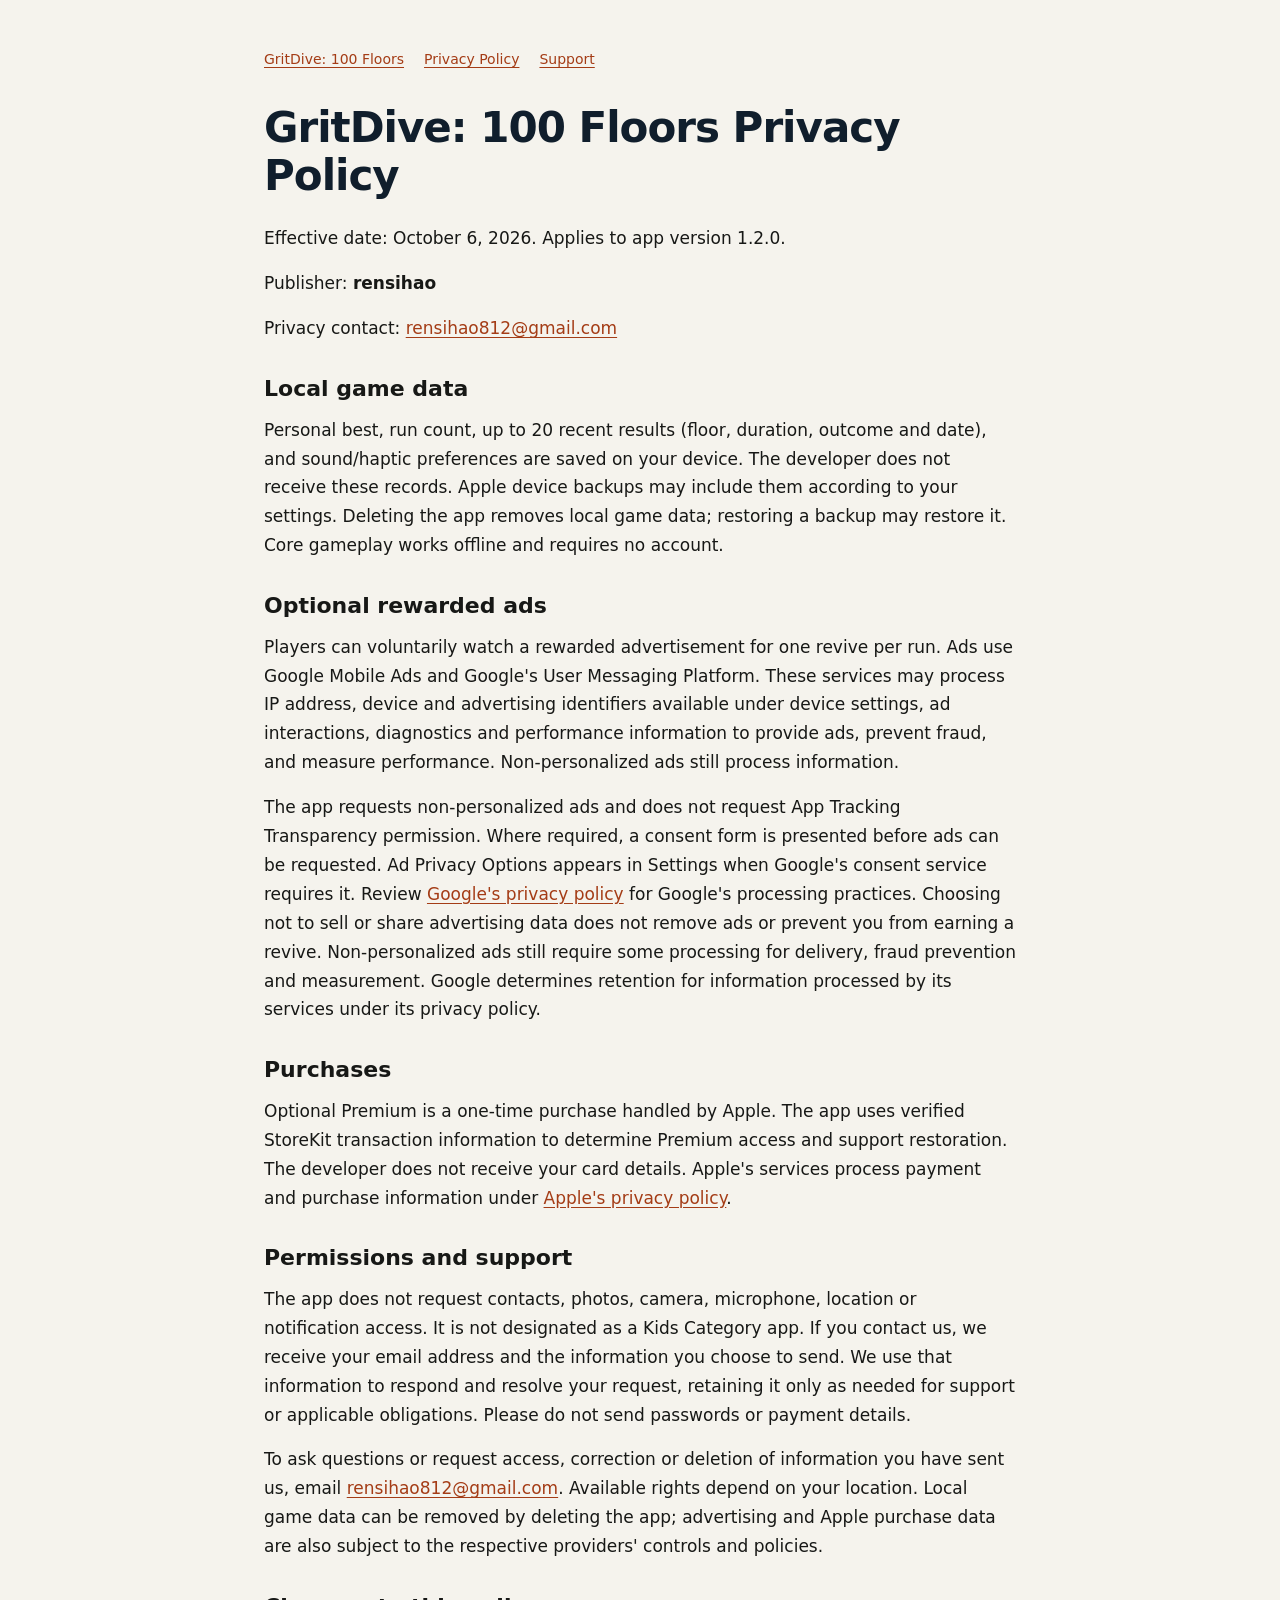
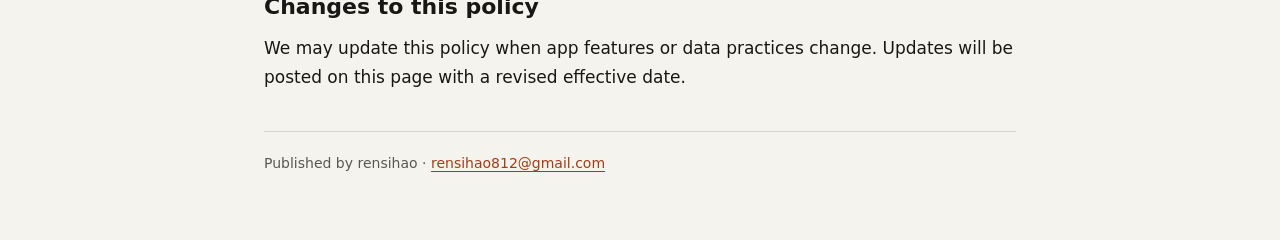
==== privacy.html @ bda9c16c "Rename public game information to GritDive" ====
<!doctype html>
<html lang="en"><head><meta charset="utf-8"><meta name="viewport" content="width=device-width,initial-scale=1"><meta name="description" content="Privacy Policy for GritDive: 100 Floors, published by rensihao."><title>Privacy Policy | GritDive: 100 Floors</title><style>*{box-sizing:border-box}body{margin:0;background:#f5f3ed;color:#171816;font:17px/1.7 system-ui,-apple-system,BlinkMacSystemFont,"Segoe UI",sans-serif}main{max-width:800px;margin:0 auto;padding:48px 24px 64px}nav{display:flex;gap:20px;flex-wrap:wrap;font-size:14px;margin-bottom:32px}a{color:#a43c16;text-underline-offset:3px;overflow-wrap:anywhere}h1{font-size:clamp(30px,7vw,42px);line-height:1.15;color:#101e2c;margin:0 0 24px;letter-spacing:-1px}h2{font-size:22px;line-height:1.3;margin:32px 0 12px}p{margin:0 0 16px}footer{border-top:1px solid #d8d4cb;padding-top:20px;margin-top:40px;font-size:14px;color:#57594f}@media(max-width:480px){main{padding:28px 20px 40px}}</style></head><body><main><nav aria-label="Information"><a href="index.html">GritDive: 100 Floors</a><a href="privacy.html">Privacy Policy</a><a href="support.html">Support</a></nav>
<h1>GritDive: 100 Floors Privacy Policy</h1>
<p>Effective date: October 6, 2026. Applies to app version 1.2.0.</p>
<p>Publisher: <strong>rensihao</strong></p>
<p>Privacy contact: <a href="mailto:rensihao812@gmail.com">rensihao812@gmail.com</a></p>
<h2>Local game data</h2>
<p>Personal best, run count, up to 20 recent results (floor, duration, outcome and date), and sound/haptic preferences are saved on your device. The developer does not receive these records. Apple device backups may include them according to your settings. Deleting the app removes local game data; restoring a backup may restore it. Core gameplay works offline and requires no account.</p>
<h2>Optional rewarded ads</h2>
<p>Players can voluntarily watch a rewarded advertisement for one revive per run. Ads use Google Mobile Ads and Google&#x27;s User Messaging Platform. These services may process IP address, device and advertising identifiers available under device settings, ad interactions, diagnostics and performance information to provide ads, prevent fraud, and measure performance. Non-personalized ads still process information.</p>
<p>The app requests non-personalized ads and does not request App Tracking Transparency permission. Where required, a consent form is presented before ads can be requested. Ad Privacy Options appears in Settings when Google&#x27;s consent service requires it. Review <a href="https://policies.google.com/privacy">Google&#x27;s privacy policy</a> for Google&#x27;s processing practices. Choosing not to sell or share advertising data does not remove ads or prevent you from earning a revive. Non-personalized ads still require some processing for delivery, fraud prevention and measurement. Google determines retention for information processed by its services under its privacy policy.</p>
<h2>Purchases</h2>
<p>Optional Premium is a one-time purchase handled by Apple. The app uses verified StoreKit transaction information to determine Premium access and support restoration. The developer does not receive your card details. Apple&#x27;s services process payment and purchase information under <a href="https://www.apple.com/legal/privacy/">Apple&#x27;s privacy policy</a>.</p>
<h2>Permissions and support</h2>
<p>The app does not request contacts, photos, camera, microphone, location or notification access. It is not designated as a Kids Category app. If you contact us, we receive your email address and the information you choose to send. We use that information to respond and resolve your request, retaining it only as needed for support or applicable obligations. Please do not send passwords or payment details.</p>
<p>To ask questions or request access, correction or deletion of information you have sent us, email <a href="mailto:rensihao812@gmail.com">rensihao812@gmail.com</a>. Available rights depend on your location. Local game data can be removed by deleting the app; advertising and Apple purchase data are also subject to the respective providers&#x27; controls and policies.</p>
<h2>Changes to this policy</h2>
<p>We may update this policy when app features or data practices change. Updates will be posted on this page with a revised effective date.</p>
<footer>Published by rensihao · <a href="mailto:rensihao812@gmail.com">rensihao812@gmail.com</a></footer></main></body></html>
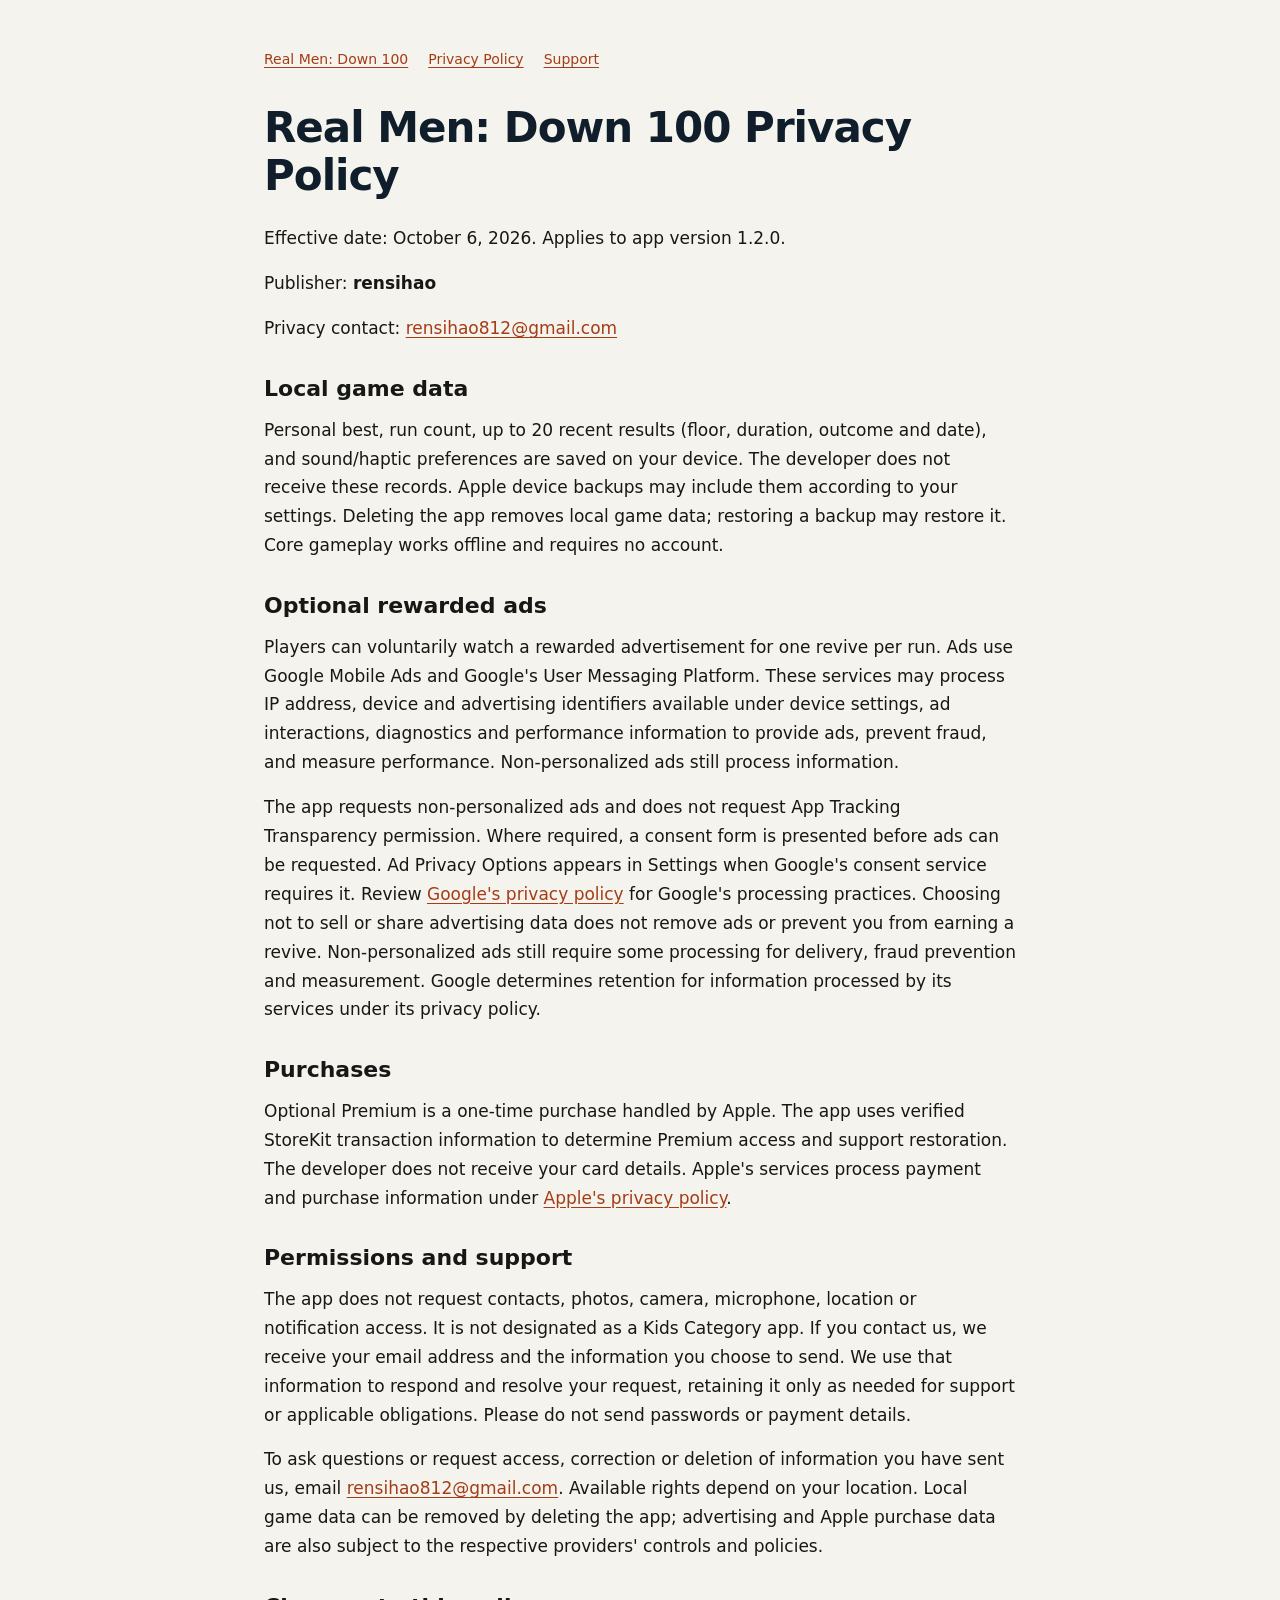
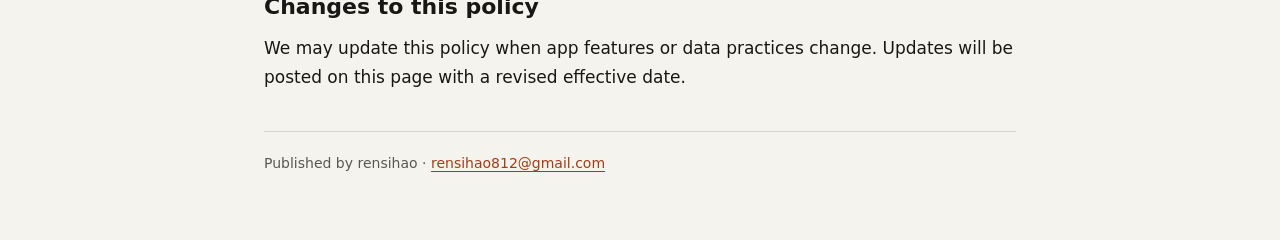
==== commit 3d414d63: "Restore Real Men Down 100 public name" ====
--- a/privacy.html
+++ b/privacy.html
@@ -1,6 +1,6 @@
 <!doctype html>
-<html lang="en"><head><meta charset="utf-8"><meta name="viewport" content="width=device-width,initial-scale=1"><meta name="description" content="Privacy Policy for GritDive: 100 Floors, published by rensihao."><title>Privacy Policy | GritDive: 100 Floors</title><style>*{box-sizing:border-box}body{margin:0;background:#f5f3ed;color:#171816;font:17px/1.7 system-ui,-apple-system,BlinkMacSystemFont,"Segoe UI",sans-serif}main{max-width:800px;margin:0 auto;padding:48px 24px 64px}nav{display:flex;gap:20px;flex-wrap:wrap;font-size:14px;margin-bottom:32px}a{color:#a43c16;text-underline-offset:3px;overflow-wrap:anywhere}h1{font-size:clamp(30px,7vw,42px);line-height:1.15;color:#101e2c;margin:0 0 24px;letter-spacing:-1px}h2{font-size:22px;line-height:1.3;margin:32px 0 12px}p{margin:0 0 16px}footer{border-top:1px solid #d8d4cb;padding-top:20px;margin-top:40px;font-size:14px;color:#57594f}@media(max-width:480px){main{padding:28px 20px 40px}}</style></head><body><main><nav aria-label="Information"><a href="index.html">GritDive: 100 Floors</a><a href="privacy.html">Privacy Policy</a><a href="support.html">Support</a></nav>
-<h1>GritDive: 100 Floors Privacy Policy</h1>
+<html lang="en"><head><meta charset="utf-8"><meta name="viewport" content="width=device-width,initial-scale=1"><meta name="description" content="Privacy Policy for Real Men: Down 100, published by rensihao."><title>Privacy Policy | Real Men: Down 100</title><style>*{box-sizing:border-box}body{margin:0;background:#f5f3ed;color:#171816;font:17px/1.7 system-ui,-apple-system,BlinkMacSystemFont,"Segoe UI",sans-serif}main{max-width:800px;margin:0 auto;padding:48px 24px 64px}nav{display:flex;gap:20px;flex-wrap:wrap;font-size:14px;margin-bottom:32px}a{color:#a43c16;text-underline-offset:3px;overflow-wrap:anywhere}h1{font-size:clamp(30px,7vw,42px);line-height:1.15;color:#101e2c;margin:0 0 24px;letter-spacing:-1px}h2{font-size:22px;line-height:1.3;margin:32px 0 12px}p{margin:0 0 16px}footer{border-top:1px solid #d8d4cb;padding-top:20px;margin-top:40px;font-size:14px;color:#57594f}@media(max-width:480px){main{padding:28px 20px 40px}}</style></head><body><main><nav aria-label="Information"><a href="index.html">Real Men: Down 100</a><a href="privacy.html">Privacy Policy</a><a href="support.html">Support</a></nav>
+<h1>Real Men: Down 100 Privacy Policy</h1>
 <p>Effective date: October 6, 2026. Applies to app version 1.2.0.</p>
 <p>Publisher: <strong>rensihao</strong></p>
 <p>Privacy contact: <a href="mailto:rensihao812@gmail.com">rensihao812@gmail.com</a></p>
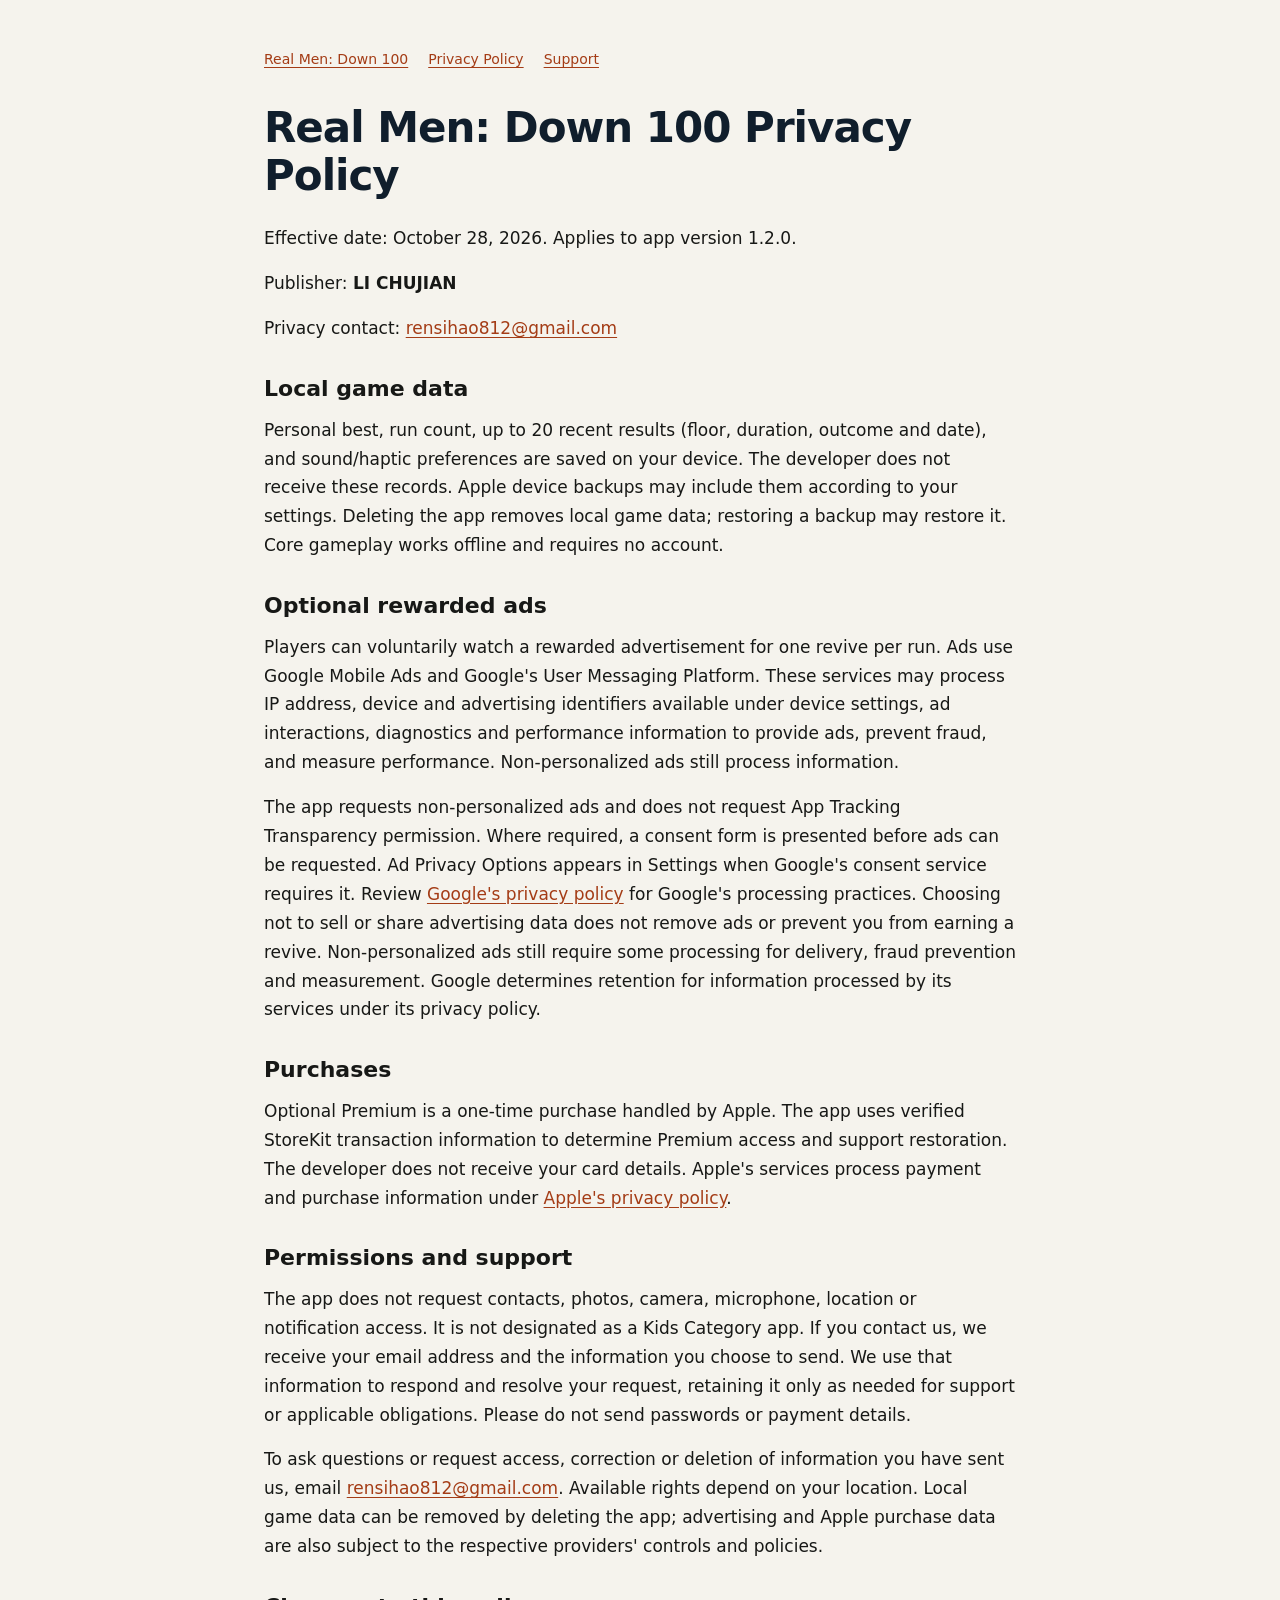
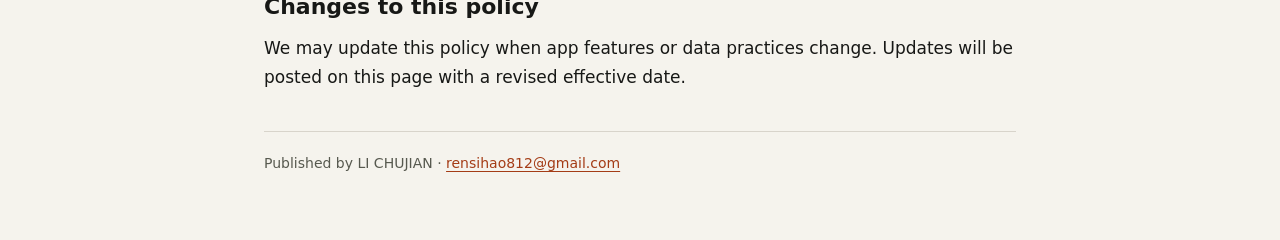
==== commit ba5cf867: "Update game publisher to LI CHUJIAN" ====
--- a/privacy.html
+++ b/privacy.html
@@ -1,8 +1,8 @@
 <!doctype html>
-<html lang="en"><head><meta charset="utf-8"><meta name="viewport" content="width=device-width,initial-scale=1"><meta name="description" content="Privacy Policy for Real Men: Down 100, published by rensihao."><title>Privacy Policy | Real Men: Down 100</title><style>*{box-sizing:border-box}body{margin:0;background:#f5f3ed;color:#171816;font:17px/1.7 system-ui,-apple-system,BlinkMacSystemFont,"Segoe UI",sans-serif}main{max-width:800px;margin:0 auto;padding:48px 24px 64px}nav{display:flex;gap:20px;flex-wrap:wrap;font-size:14px;margin-bottom:32px}a{color:#a43c16;text-underline-offset:3px;overflow-wrap:anywhere}h1{font-size:clamp(30px,7vw,42px);line-height:1.15;color:#101e2c;margin:0 0 24px;letter-spacing:-1px}h2{font-size:22px;line-height:1.3;margin:32px 0 12px}p{margin:0 0 16px}footer{border-top:1px solid #d8d4cb;padding-top:20px;margin-top:40px;font-size:14px;color:#57594f}@media(max-width:480px){main{padding:28px 20px 40px}}</style></head><body><main><nav aria-label="Information"><a href="index.html">Real Men: Down 100</a><a href="privacy.html">Privacy Policy</a><a href="support.html">Support</a></nav>
+<html lang="en"><head><meta charset="utf-8"><meta name="viewport" content="width=device-width,initial-scale=1"><meta name="description" content="Privacy Policy for Real Men: Down 100, published by LI CHUJIAN."><title>Privacy Policy | Real Men: Down 100</title><style>*{box-sizing:border-box}body{margin:0;background:#f5f3ed;color:#171816;font:17px/1.7 system-ui,-apple-system,BlinkMacSystemFont,"Segoe UI",sans-serif}main{max-width:800px;margin:0 auto;padding:48px 24px 64px}nav{display:flex;gap:20px;flex-wrap:wrap;font-size:14px;margin-bottom:32px}a{color:#a43c16;text-underline-offset:3px;overflow-wrap:anywhere}h1{font-size:clamp(30px,7vw,42px);line-height:1.15;color:#101e2c;margin:0 0 24px;letter-spacing:-1px}h2{font-size:22px;line-height:1.3;margin:32px 0 12px}p{margin:0 0 16px}footer{border-top:1px solid #d8d4cb;padding-top:20px;margin-top:40px;font-size:14px;color:#57594f}@media(max-width:480px){main{padding:28px 20px 40px}}</style></head><body><main><nav aria-label="Information"><a href="index.html">Real Men: Down 100</a><a href="privacy.html">Privacy Policy</a><a href="support.html">Support</a></nav>
 <h1>Real Men: Down 100 Privacy Policy</h1>
-<p>Effective date: October 6, 2026. Applies to app version 1.2.0.</p>
-<p>Publisher: <strong>rensihao</strong></p>
+<p>Effective date: October 28, 2026. Applies to app version 1.2.0.</p>
+<p>Publisher: <strong>LI CHUJIAN</strong></p>
 <p>Privacy contact: <a href="mailto:rensihao812@gmail.com">rensihao812@gmail.com</a></p>
 <h2>Local game data</h2>
 <p>Personal best, run count, up to 20 recent results (floor, duration, outcome and date), and sound/haptic preferences are saved on your device. The developer does not receive these records. Apple device backups may include them according to your settings. Deleting the app removes local game data; restoring a backup may restore it. Core gameplay works offline and requires no account.</p>
@@ -16,4 +16,4 @@
 <p>To ask questions or request access, correction or deletion of information you have sent us, email <a href="mailto:rensihao812@gmail.com">rensihao812@gmail.com</a>. Available rights depend on your location. Local game data can be removed by deleting the app; advertising and Apple purchase data are also subject to the respective providers&#x27; controls and policies.</p>
 <h2>Changes to this policy</h2>
 <p>We may update this policy when app features or data practices change. Updates will be posted on this page with a revised effective date.</p>
-<footer>Published by rensihao · <a href="mailto:rensihao812@gmail.com">rensihao812@gmail.com</a></footer></main></body></html>
+<footer>Published by LI CHUJIAN · <a href="mailto:rensihao812@gmail.com">rensihao812@gmail.com</a></footer></main></body></html>
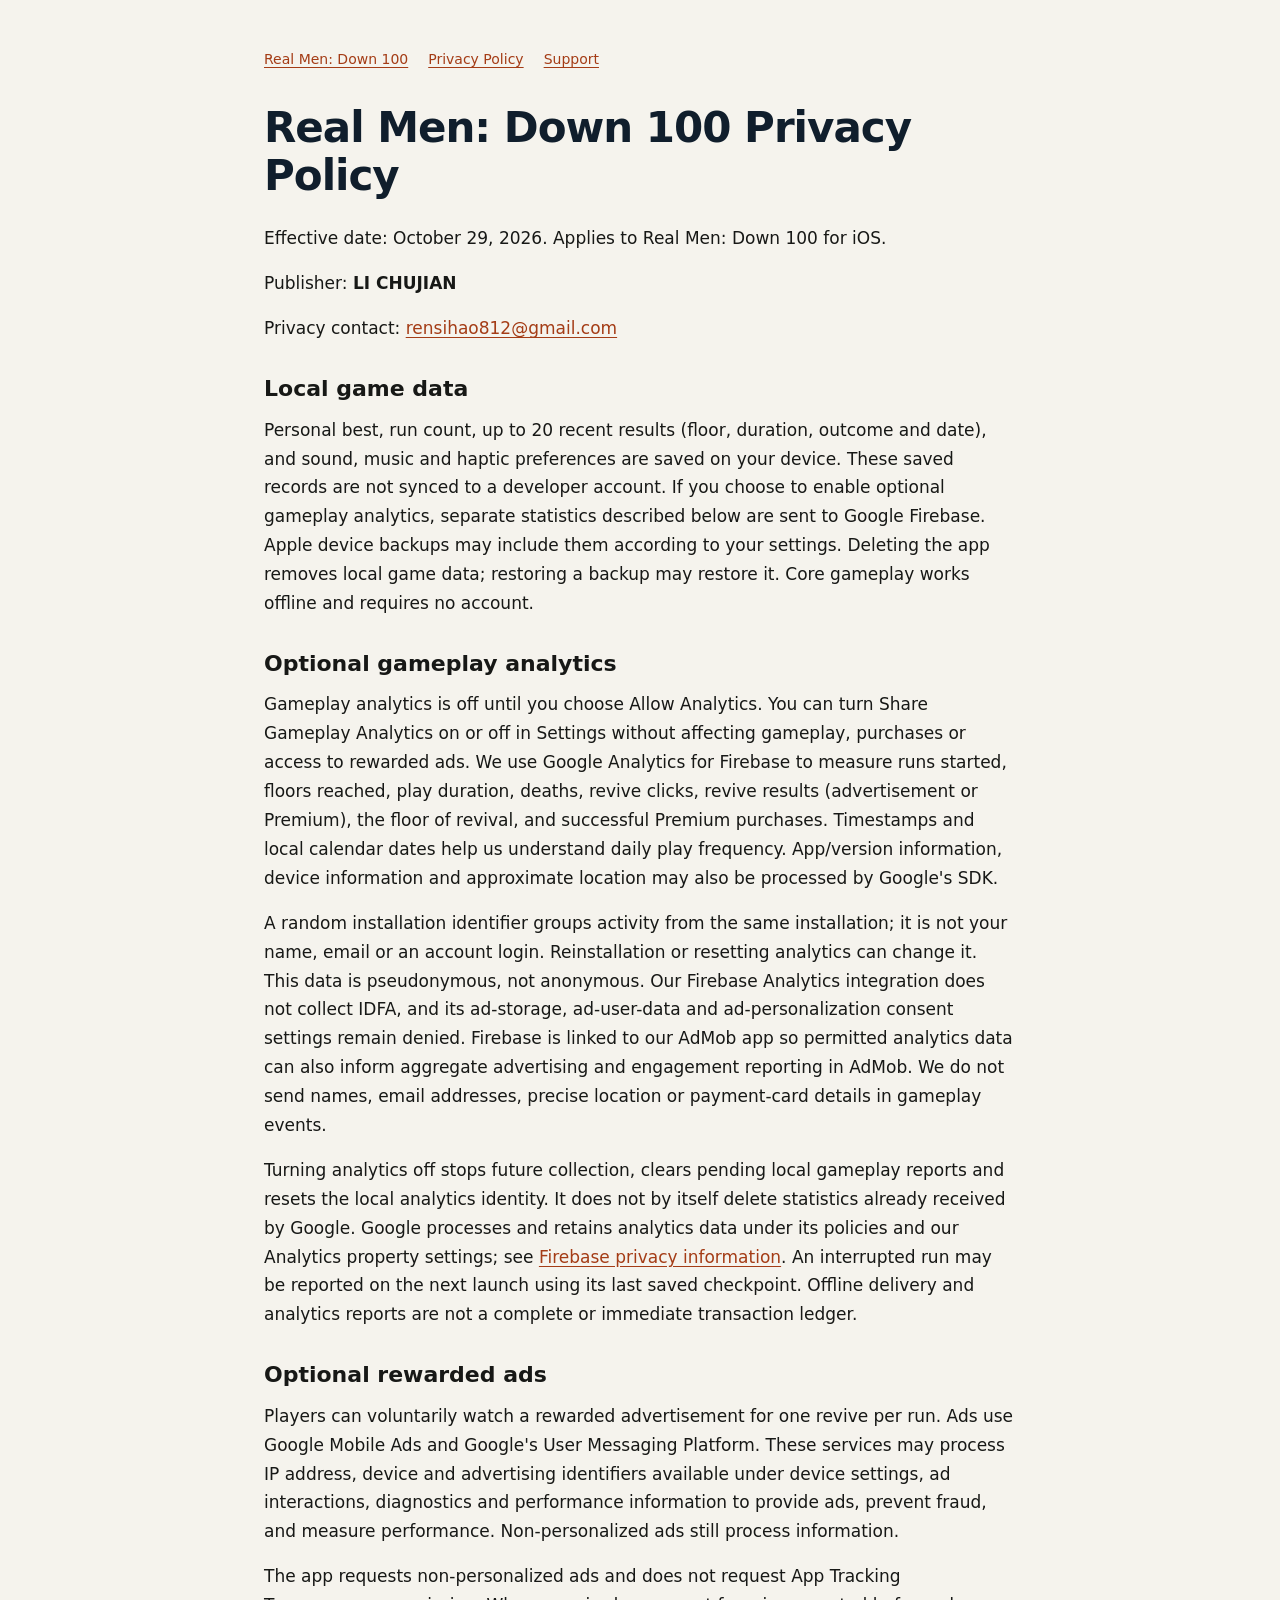
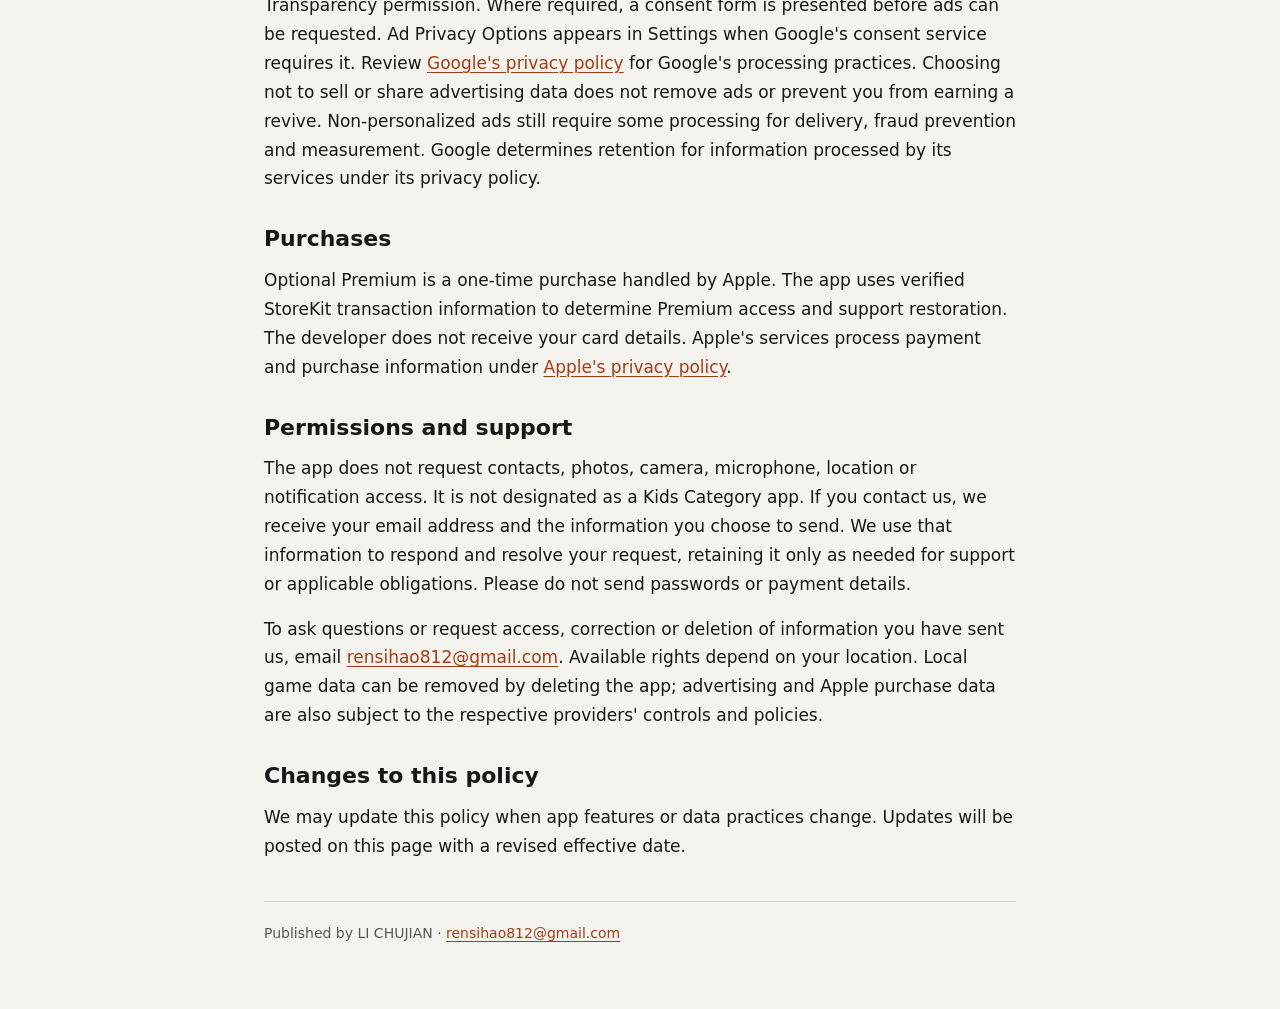
==== commit 6e694687: "Disclose optional Firebase analytics and publish AdMob authorization" ====
--- a/privacy.html
+++ b/privacy.html
@@ -1,11 +1,15 @@
 <!doctype html>
 <html lang="en"><head><meta charset="utf-8"><meta name="viewport" content="width=device-width,initial-scale=1"><meta name="description" content="Privacy Policy for Real Men: Down 100, published by LI CHUJIAN."><title>Privacy Policy | Real Men: Down 100</title><style>*{box-sizing:border-box}body{margin:0;background:#f5f3ed;color:#171816;font:17px/1.7 system-ui,-apple-system,BlinkMacSystemFont,"Segoe UI",sans-serif}main{max-width:800px;margin:0 auto;padding:48px 24px 64px}nav{display:flex;gap:20px;flex-wrap:wrap;font-size:14px;margin-bottom:32px}a{color:#a43c16;text-underline-offset:3px;overflow-wrap:anywhere}h1{font-size:clamp(30px,7vw,42px);line-height:1.15;color:#101e2c;margin:0 0 24px;letter-spacing:-1px}h2{font-size:22px;line-height:1.3;margin:32px 0 12px}p{margin:0 0 16px}footer{border-top:1px solid #d8d4cb;padding-top:20px;margin-top:40px;font-size:14px;color:#57594f}@media(max-width:480px){main{padding:28px 20px 40px}}</style></head><body><main><nav aria-label="Information"><a href="index.html">Real Men: Down 100</a><a href="privacy.html">Privacy Policy</a><a href="support.html">Support</a></nav>
 <h1>Real Men: Down 100 Privacy Policy</h1>
-<p>Effective date: October 28, 2026. Applies to app version 1.2.0.</p>
+<p>Effective date: October 29, 2026. Applies to Real Men: Down 100 for iOS.</p>
 <p>Publisher: <strong>LI CHUJIAN</strong></p>
 <p>Privacy contact: <a href="mailto:rensihao812@gmail.com">rensihao812@gmail.com</a></p>
 <h2>Local game data</h2>
-<p>Personal best, run count, up to 20 recent results (floor, duration, outcome and date), and sound/haptic preferences are saved on your device. The developer does not receive these records. Apple device backups may include them according to your settings. Deleting the app removes local game data; restoring a backup may restore it. Core gameplay works offline and requires no account.</p>
+<p>Personal best, run count, up to 20 recent results (floor, duration, outcome and date), and sound, music and haptic preferences are saved on your device. These saved records are not synced to a developer account. If you choose to enable optional gameplay analytics, separate statistics described below are sent to Google Firebase. Apple device backups may include them according to your settings. Deleting the app removes local game data; restoring a backup may restore it. Core gameplay works offline and requires no account.</p>
+<h2>Optional gameplay analytics</h2>
+<p>Gameplay analytics is off until you choose Allow Analytics. You can turn Share Gameplay Analytics on or off in Settings without affecting gameplay, purchases or access to rewarded ads. We use Google Analytics for Firebase to measure runs started, floors reached, play duration, deaths, revive clicks, revive results (advertisement or Premium), the floor of revival, and successful Premium purchases. Timestamps and local calendar dates help us understand daily play frequency. App/version information, device information and approximate location may also be processed by Google&#x27;s SDK.</p>
+<p>A random installation identifier groups activity from the same installation; it is not your name, email or an account login. Reinstallation or resetting analytics can change it. This data is pseudonymous, not anonymous. Our Firebase Analytics integration does not collect IDFA, and its ad-storage, ad-user-data and ad-personalization consent settings remain denied. Firebase is linked to our AdMob app so permitted analytics data can also inform aggregate advertising and engagement reporting in AdMob. We do not send names, email addresses, precise location or payment-card details in gameplay events.</p>
+<p>Turning analytics off stops future collection, clears pending local gameplay reports and resets the local analytics identity. It does not by itself delete statistics already received by Google. Google processes and retains analytics data under its policies and our Analytics property settings; see <a href="https://firebase.google.com/support/privacy">Firebase privacy information</a>. An interrupted run may be reported on the next launch using its last saved checkpoint. Offline delivery and analytics reports are not a complete or immediate transaction ledger.</p>
 <h2>Optional rewarded ads</h2>
 <p>Players can voluntarily watch a rewarded advertisement for one revive per run. Ads use Google Mobile Ads and Google&#x27;s User Messaging Platform. These services may process IP address, device and advertising identifiers available under device settings, ad interactions, diagnostics and performance information to provide ads, prevent fraud, and measure performance. Non-personalized ads still process information.</p>
 <p>The app requests non-personalized ads and does not request App Tracking Transparency permission. Where required, a consent form is presented before ads can be requested. Ad Privacy Options appears in Settings when Google&#x27;s consent service requires it. Review <a href="https://policies.google.com/privacy">Google&#x27;s privacy policy</a> for Google&#x27;s processing practices. Choosing not to sell or share advertising data does not remove ads or prevent you from earning a revive. Non-personalized ads still require some processing for delivery, fraud prevention and measurement. Google determines retention for information processed by its services under its privacy policy.</p>
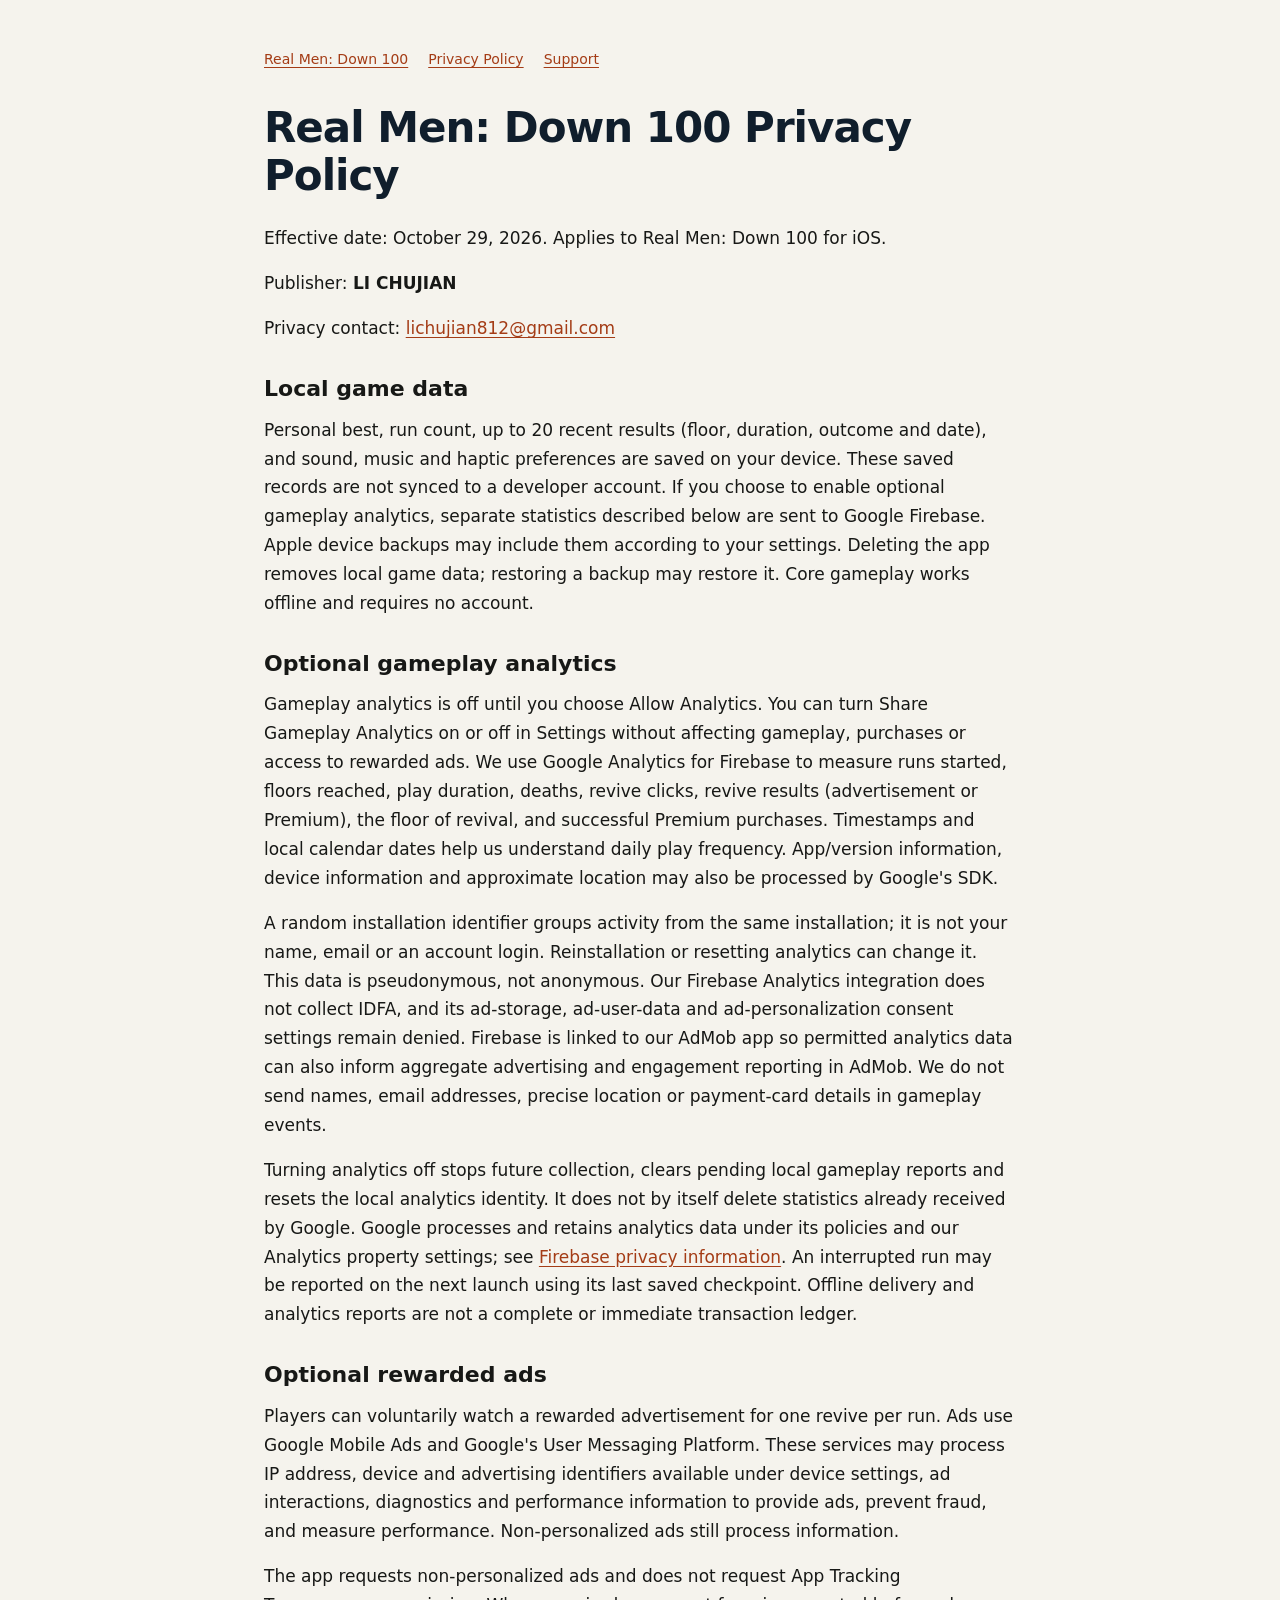
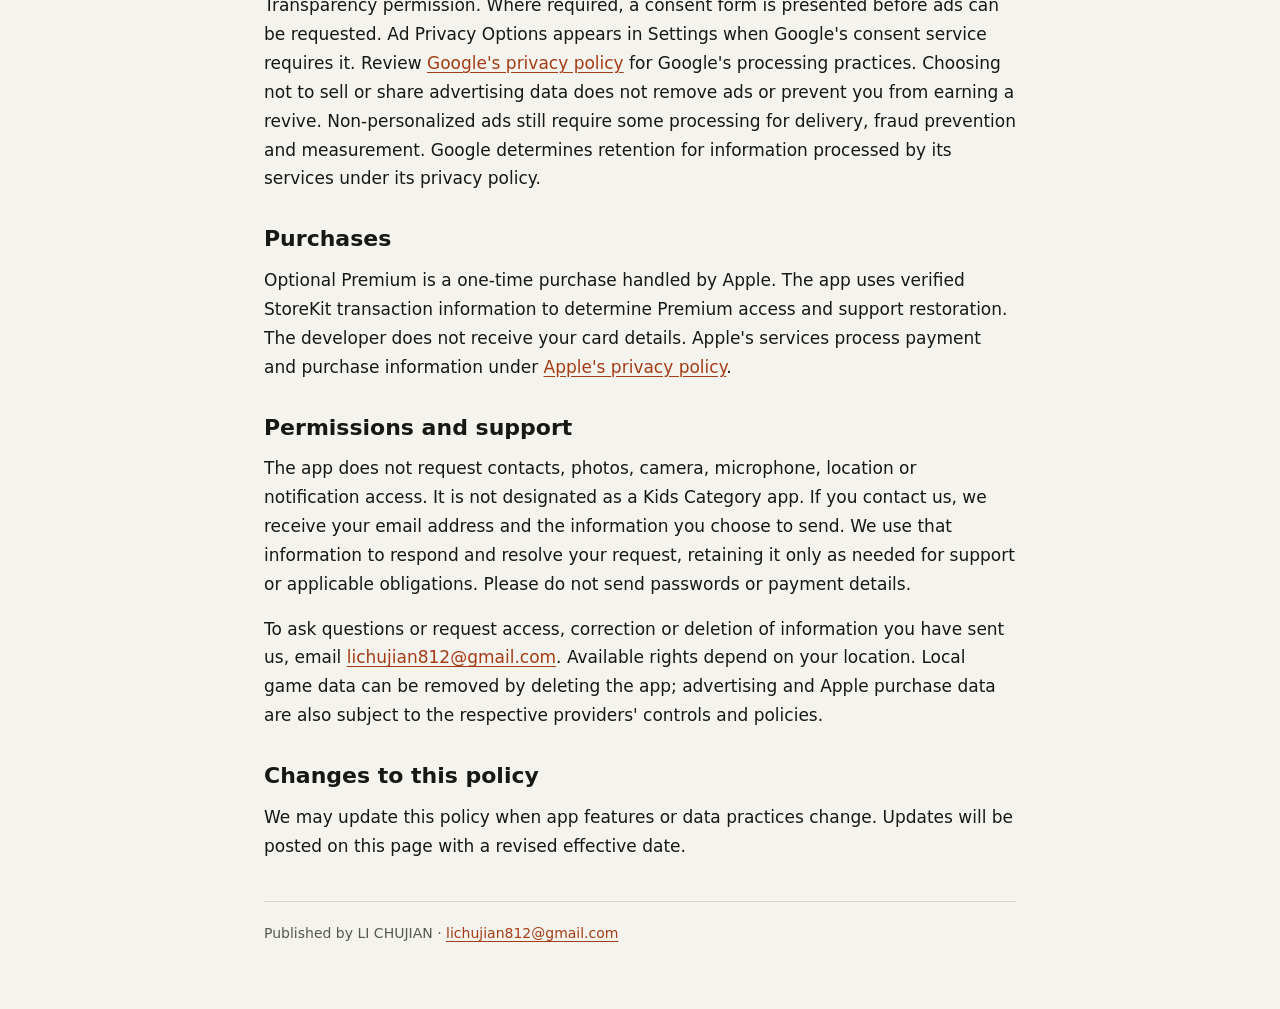
==== commit b113d967: "Update publisher contact email" ====
--- a/privacy.html
+++ b/privacy.html
@@ -3,7 +3,7 @@
 <h1>Real Men: Down 100 Privacy Policy</h1>
 <p>Effective date: October 29, 2026. Applies to Real Men: Down 100 for iOS.</p>
 <p>Publisher: <strong>LI CHUJIAN</strong></p>
-<p>Privacy contact: <a href="mailto:rensihao812@gmail.com">rensihao812@gmail.com</a></p>
+<p>Privacy contact: <a href="mailto:lichujian812@gmail.com">lichujian812@gmail.com</a></p>
 <h2>Local game data</h2>
 <p>Personal best, run count, up to 20 recent results (floor, duration, outcome and date), and sound, music and haptic preferences are saved on your device. These saved records are not synced to a developer account. If you choose to enable optional gameplay analytics, separate statistics described below are sent to Google Firebase. Apple device backups may include them according to your settings. Deleting the app removes local game data; restoring a backup may restore it. Core gameplay works offline and requires no account.</p>
 <h2>Optional gameplay analytics</h2>
@@ -17,7 +17,7 @@
 <p>Optional Premium is a one-time purchase handled by Apple. The app uses verified StoreKit transaction information to determine Premium access and support restoration. The developer does not receive your card details. Apple&#x27;s services process payment and purchase information under <a href="https://www.apple.com/legal/privacy/">Apple&#x27;s privacy policy</a>.</p>
 <h2>Permissions and support</h2>
 <p>The app does not request contacts, photos, camera, microphone, location or notification access. It is not designated as a Kids Category app. If you contact us, we receive your email address and the information you choose to send. We use that information to respond and resolve your request, retaining it only as needed for support or applicable obligations. Please do not send passwords or payment details.</p>
-<p>To ask questions or request access, correction or deletion of information you have sent us, email <a href="mailto:rensihao812@gmail.com">rensihao812@gmail.com</a>. Available rights depend on your location. Local game data can be removed by deleting the app; advertising and Apple purchase data are also subject to the respective providers&#x27; controls and policies.</p>
+<p>To ask questions or request access, correction or deletion of information you have sent us, email <a href="mailto:lichujian812@gmail.com">lichujian812@gmail.com</a>. Available rights depend on your location. Local game data can be removed by deleting the app; advertising and Apple purchase data are also subject to the respective providers&#x27; controls and policies.</p>
 <h2>Changes to this policy</h2>
 <p>We may update this policy when app features or data practices change. Updates will be posted on this page with a revised effective date.</p>
-<footer>Published by LI CHUJIAN · <a href="mailto:rensihao812@gmail.com">rensihao812@gmail.com</a></footer></main></body></html>
+<footer>Published by LI CHUJIAN · <a href="mailto:lichujian812@gmail.com">lichujian812@gmail.com</a></footer></main></body></html>
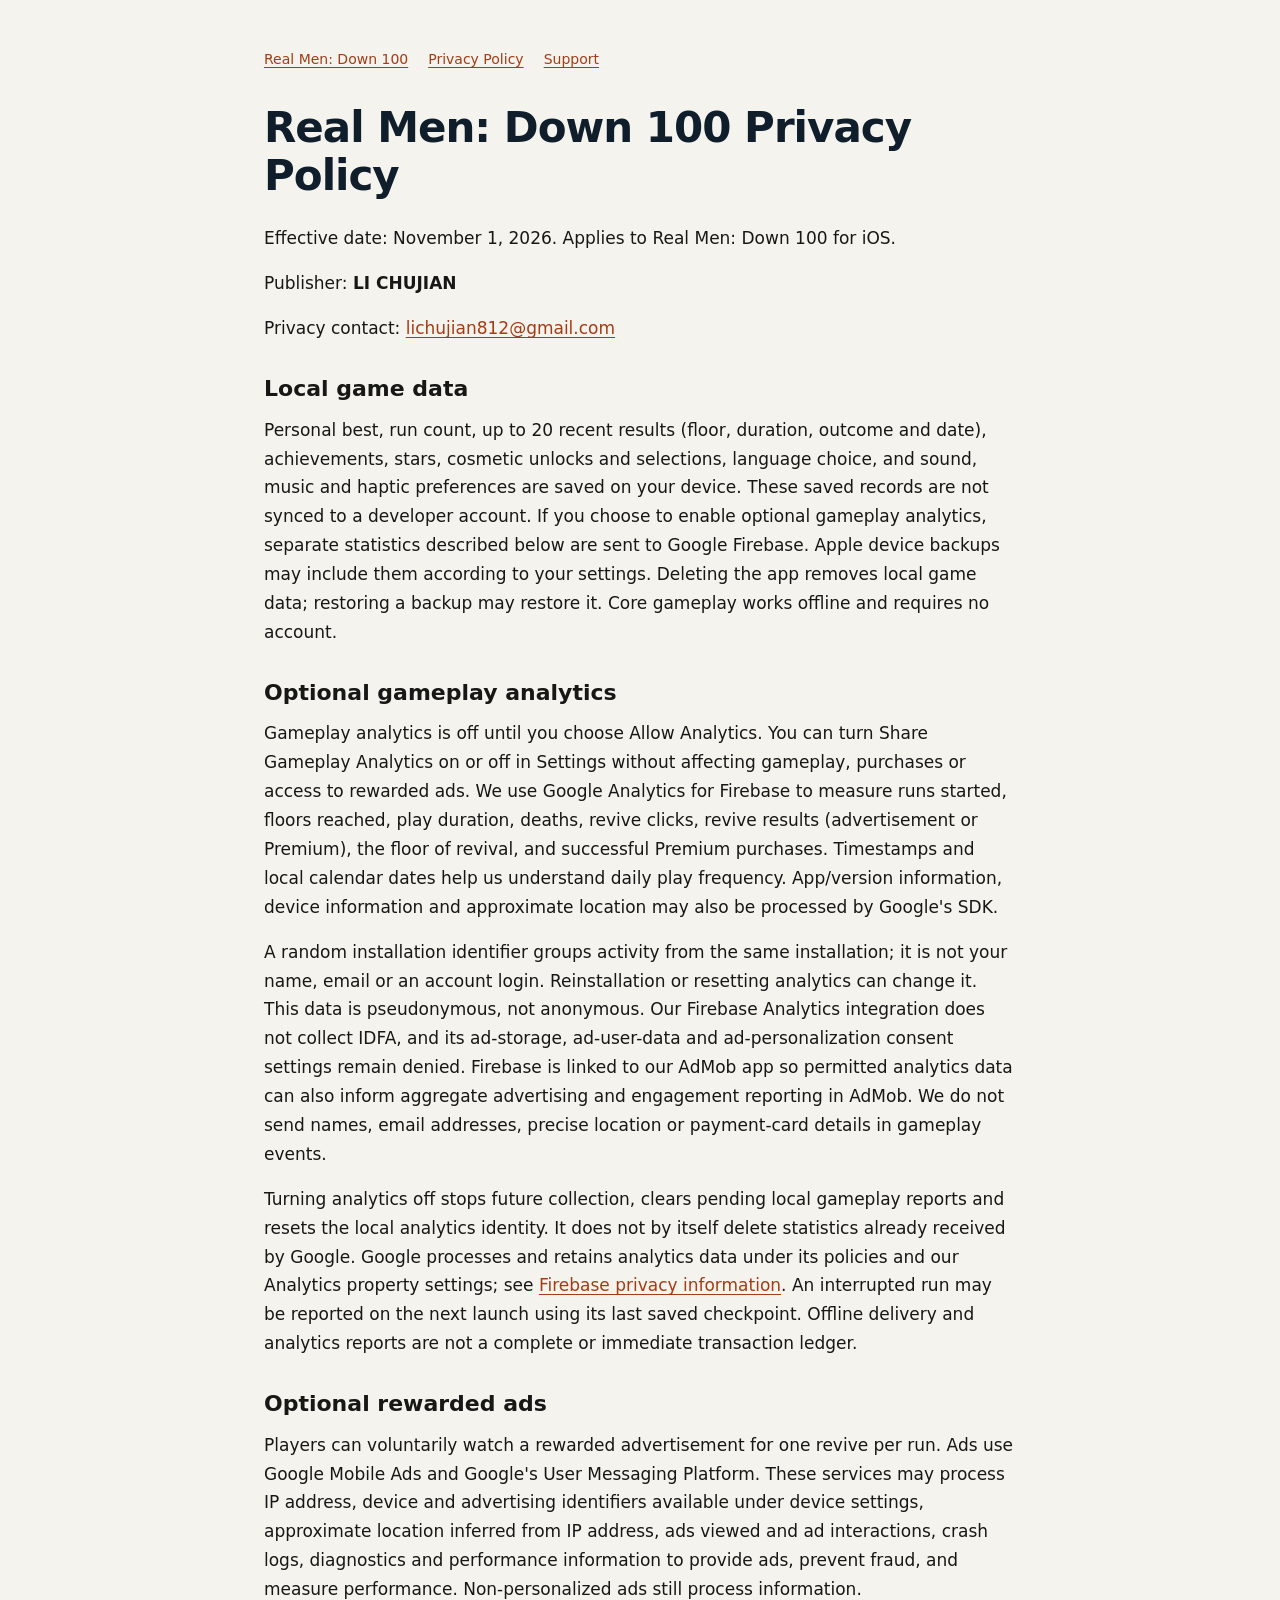
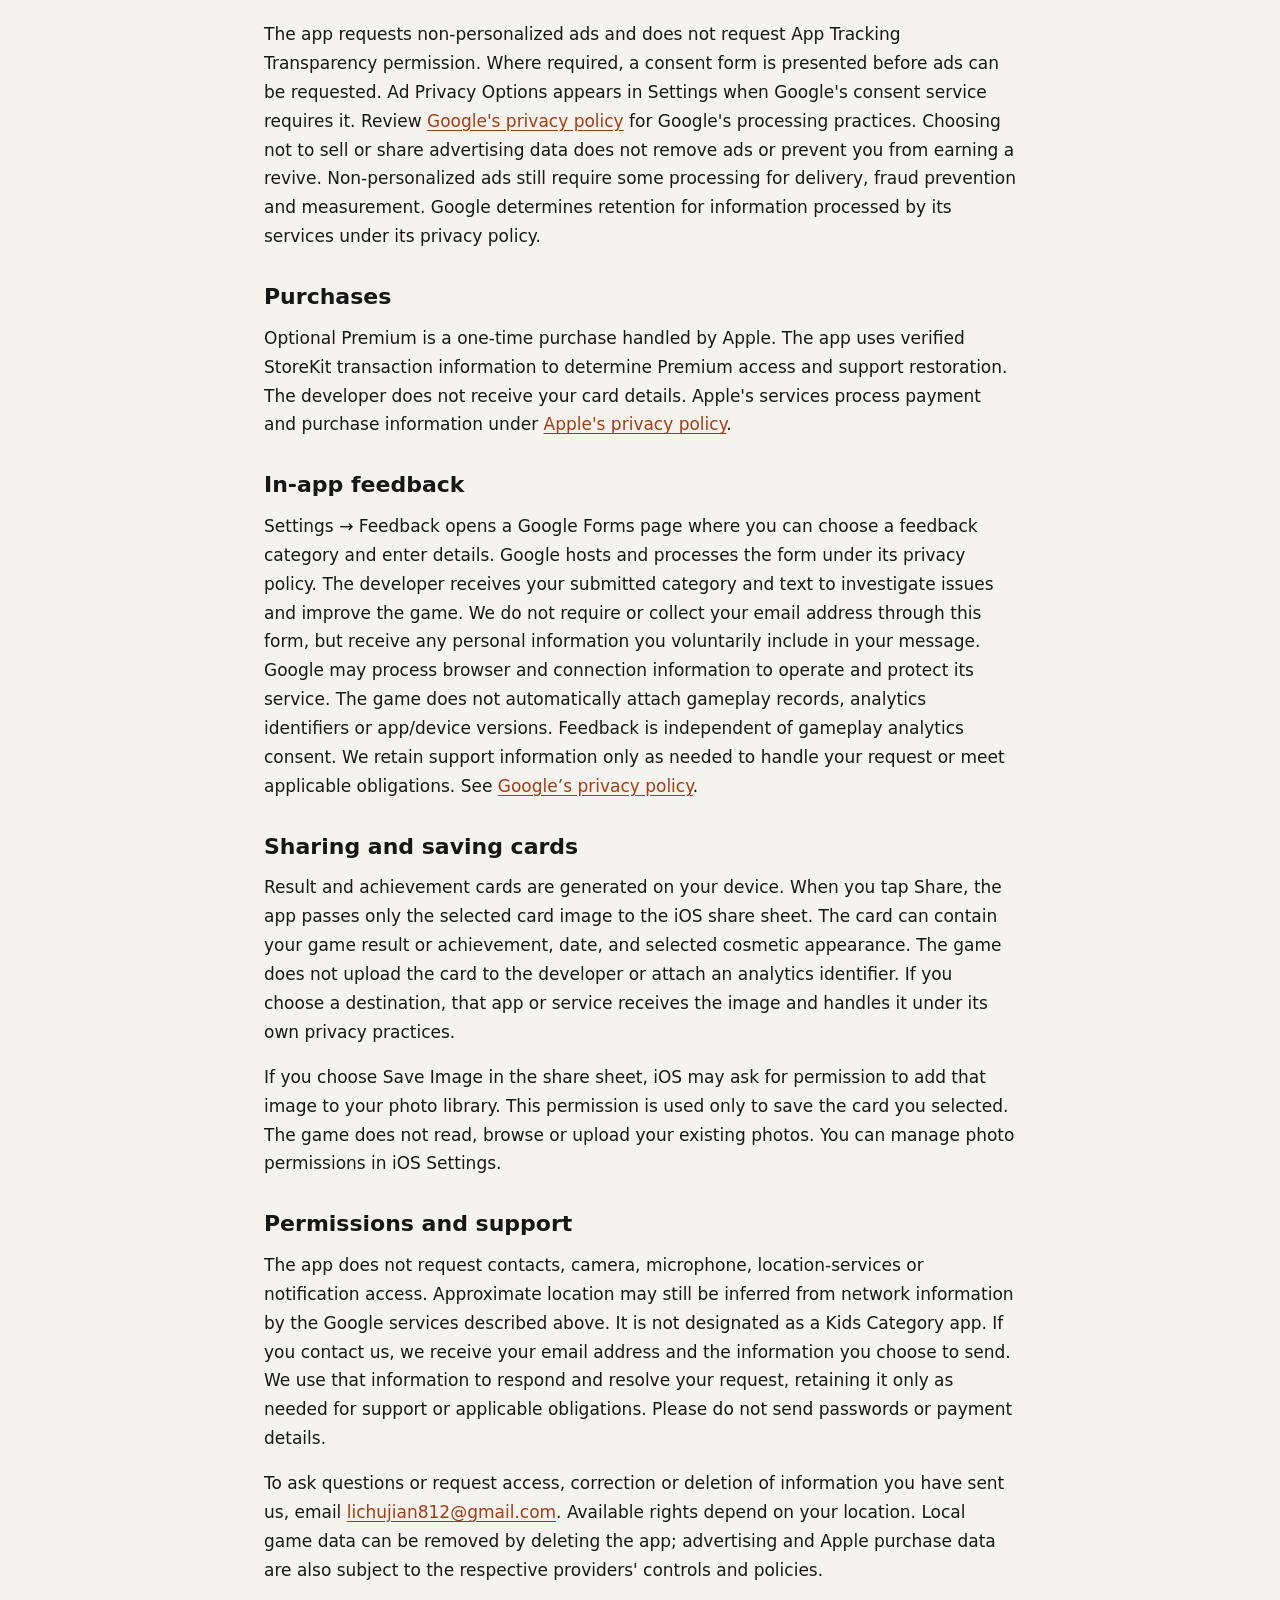
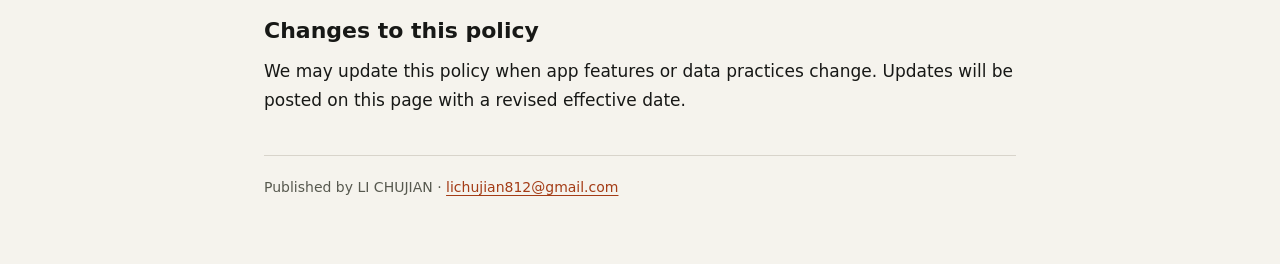
==== commit 14f5ad92: "Clarify card sharing, photo saving and SDK privacy disclosures" ====
--- a/privacy.html
+++ b/privacy.html
@@ -1,22 +1,27 @@
 <!doctype html>
 <html lang="en"><head><meta charset="utf-8"><meta name="viewport" content="width=device-width,initial-scale=1"><meta name="description" content="Privacy Policy for Real Men: Down 100, published by LI CHUJIAN."><title>Privacy Policy | Real Men: Down 100</title><style>*{box-sizing:border-box}body{margin:0;background:#f5f3ed;color:#171816;font:17px/1.7 system-ui,-apple-system,BlinkMacSystemFont,"Segoe UI",sans-serif}main{max-width:800px;margin:0 auto;padding:48px 24px 64px}nav{display:flex;gap:20px;flex-wrap:wrap;font-size:14px;margin-bottom:32px}a{color:#a43c16;text-underline-offset:3px;overflow-wrap:anywhere}h1{font-size:clamp(30px,7vw,42px);line-height:1.15;color:#101e2c;margin:0 0 24px;letter-spacing:-1px}h2{font-size:22px;line-height:1.3;margin:32px 0 12px}p{margin:0 0 16px}footer{border-top:1px solid #d8d4cb;padding-top:20px;margin-top:40px;font-size:14px;color:#57594f}@media(max-width:480px){main{padding:28px 20px 40px}}</style></head><body><main><nav aria-label="Information"><a href="index.html">Real Men: Down 100</a><a href="privacy.html">Privacy Policy</a><a href="support.html">Support</a></nav>
 <h1>Real Men: Down 100 Privacy Policy</h1>
-<p>Effective date: October 29, 2026. Applies to Real Men: Down 100 for iOS.</p>
+<p>Effective date: November 1, 2026. Applies to Real Men: Down 100 for iOS.</p>
 <p>Publisher: <strong>LI CHUJIAN</strong></p>
 <p>Privacy contact: <a href="mailto:lichujian812@gmail.com">lichujian812@gmail.com</a></p>
 <h2>Local game data</h2>
-<p>Personal best, run count, up to 20 recent results (floor, duration, outcome and date), and sound, music and haptic preferences are saved on your device. These saved records are not synced to a developer account. If you choose to enable optional gameplay analytics, separate statistics described below are sent to Google Firebase. Apple device backups may include them according to your settings. Deleting the app removes local game data; restoring a backup may restore it. Core gameplay works offline and requires no account.</p>
+<p>Personal best, run count, up to 20 recent results (floor, duration, outcome and date), achievements, stars, cosmetic unlocks and selections, language choice, and sound, music and haptic preferences are saved on your device. These saved records are not synced to a developer account. If you choose to enable optional gameplay analytics, separate statistics described below are sent to Google Firebase. Apple device backups may include them according to your settings. Deleting the app removes local game data; restoring a backup may restore it. Core gameplay works offline and requires no account.</p>
 <h2>Optional gameplay analytics</h2>
 <p>Gameplay analytics is off until you choose Allow Analytics. You can turn Share Gameplay Analytics on or off in Settings without affecting gameplay, purchases or access to rewarded ads. We use Google Analytics for Firebase to measure runs started, floors reached, play duration, deaths, revive clicks, revive results (advertisement or Premium), the floor of revival, and successful Premium purchases. Timestamps and local calendar dates help us understand daily play frequency. App/version information, device information and approximate location may also be processed by Google&#x27;s SDK.</p>
 <p>A random installation identifier groups activity from the same installation; it is not your name, email or an account login. Reinstallation or resetting analytics can change it. This data is pseudonymous, not anonymous. Our Firebase Analytics integration does not collect IDFA, and its ad-storage, ad-user-data and ad-personalization consent settings remain denied. Firebase is linked to our AdMob app so permitted analytics data can also inform aggregate advertising and engagement reporting in AdMob. We do not send names, email addresses, precise location or payment-card details in gameplay events.</p>
 <p>Turning analytics off stops future collection, clears pending local gameplay reports and resets the local analytics identity. It does not by itself delete statistics already received by Google. Google processes and retains analytics data under its policies and our Analytics property settings; see <a href="https://firebase.google.com/support/privacy">Firebase privacy information</a>. An interrupted run may be reported on the next launch using its last saved checkpoint. Offline delivery and analytics reports are not a complete or immediate transaction ledger.</p>
 <h2>Optional rewarded ads</h2>
-<p>Players can voluntarily watch a rewarded advertisement for one revive per run. Ads use Google Mobile Ads and Google&#x27;s User Messaging Platform. These services may process IP address, device and advertising identifiers available under device settings, ad interactions, diagnostics and performance information to provide ads, prevent fraud, and measure performance. Non-personalized ads still process information.</p>
+<p>Players can voluntarily watch a rewarded advertisement for one revive per run. Ads use Google Mobile Ads and Google&#x27;s User Messaging Platform. These services may process IP address, device and advertising identifiers available under device settings, approximate location inferred from IP address, ads viewed and ad interactions, crash logs, diagnostics and performance information to provide ads, prevent fraud, and measure performance. Non-personalized ads still process information.</p>
 <p>The app requests non-personalized ads and does not request App Tracking Transparency permission. Where required, a consent form is presented before ads can be requested. Ad Privacy Options appears in Settings when Google&#x27;s consent service requires it. Review <a href="https://policies.google.com/privacy">Google&#x27;s privacy policy</a> for Google&#x27;s processing practices. Choosing not to sell or share advertising data does not remove ads or prevent you from earning a revive. Non-personalized ads still require some processing for delivery, fraud prevention and measurement. Google determines retention for information processed by its services under its privacy policy.</p>
 <h2>Purchases</h2>
 <p>Optional Premium is a one-time purchase handled by Apple. The app uses verified StoreKit transaction information to determine Premium access and support restoration. The developer does not receive your card details. Apple&#x27;s services process payment and purchase information under <a href="https://www.apple.com/legal/privacy/">Apple&#x27;s privacy policy</a>.</p>
+<h2>In-app feedback</h2>
+<p>Settings → Feedback opens a Google Forms page where you can choose a feedback category and enter details. Google hosts and processes the form under its privacy policy. The developer receives your submitted category and text to investigate issues and improve the game. We do not require or collect your email address through this form, but receive any personal information you voluntarily include in your message. Google may process browser and connection information to operate and protect its service. The game does not automatically attach gameplay records, analytics identifiers or app/device versions. Feedback is independent of gameplay analytics consent. We retain support information only as needed to handle your request or meet applicable obligations. See <a href="https://policies.google.com/privacy">Google’s privacy policy</a>.</p>
+<h2>Sharing and saving cards</h2>
+<p>Result and achievement cards are generated on your device. When you tap Share, the app passes only the selected card image to the iOS share sheet. The card can contain your game result or achievement, date, and selected cosmetic appearance. The game does not upload the card to the developer or attach an analytics identifier. If you choose a destination, that app or service receives the image and handles it under its own privacy practices.</p>
+<p>If you choose Save Image in the share sheet, iOS may ask for permission to add that image to your photo library. This permission is used only to save the card you selected. The game does not read, browse or upload your existing photos. You can manage photo permissions in iOS Settings.</p>
 <h2>Permissions and support</h2>
-<p>The app does not request contacts, photos, camera, microphone, location or notification access. It is not designated as a Kids Category app. If you contact us, we receive your email address and the information you choose to send. We use that information to respond and resolve your request, retaining it only as needed for support or applicable obligations. Please do not send passwords or payment details.</p>
+<p>The app does not request contacts, camera, microphone, location-services or notification access. Approximate location may still be inferred from network information by the Google services described above. It is not designated as a Kids Category app. If you contact us, we receive your email address and the information you choose to send. We use that information to respond and resolve your request, retaining it only as needed for support or applicable obligations. Please do not send passwords or payment details.</p>
 <p>To ask questions or request access, correction or deletion of information you have sent us, email <a href="mailto:lichujian812@gmail.com">lichujian812@gmail.com</a>. Available rights depend on your location. Local game data can be removed by deleting the app; advertising and Apple purchase data are also subject to the respective providers&#x27; controls and policies.</p>
 <h2>Changes to this policy</h2>
 <p>We may update this policy when app features or data practices change. Updates will be posted on this page with a revised effective date.</p>
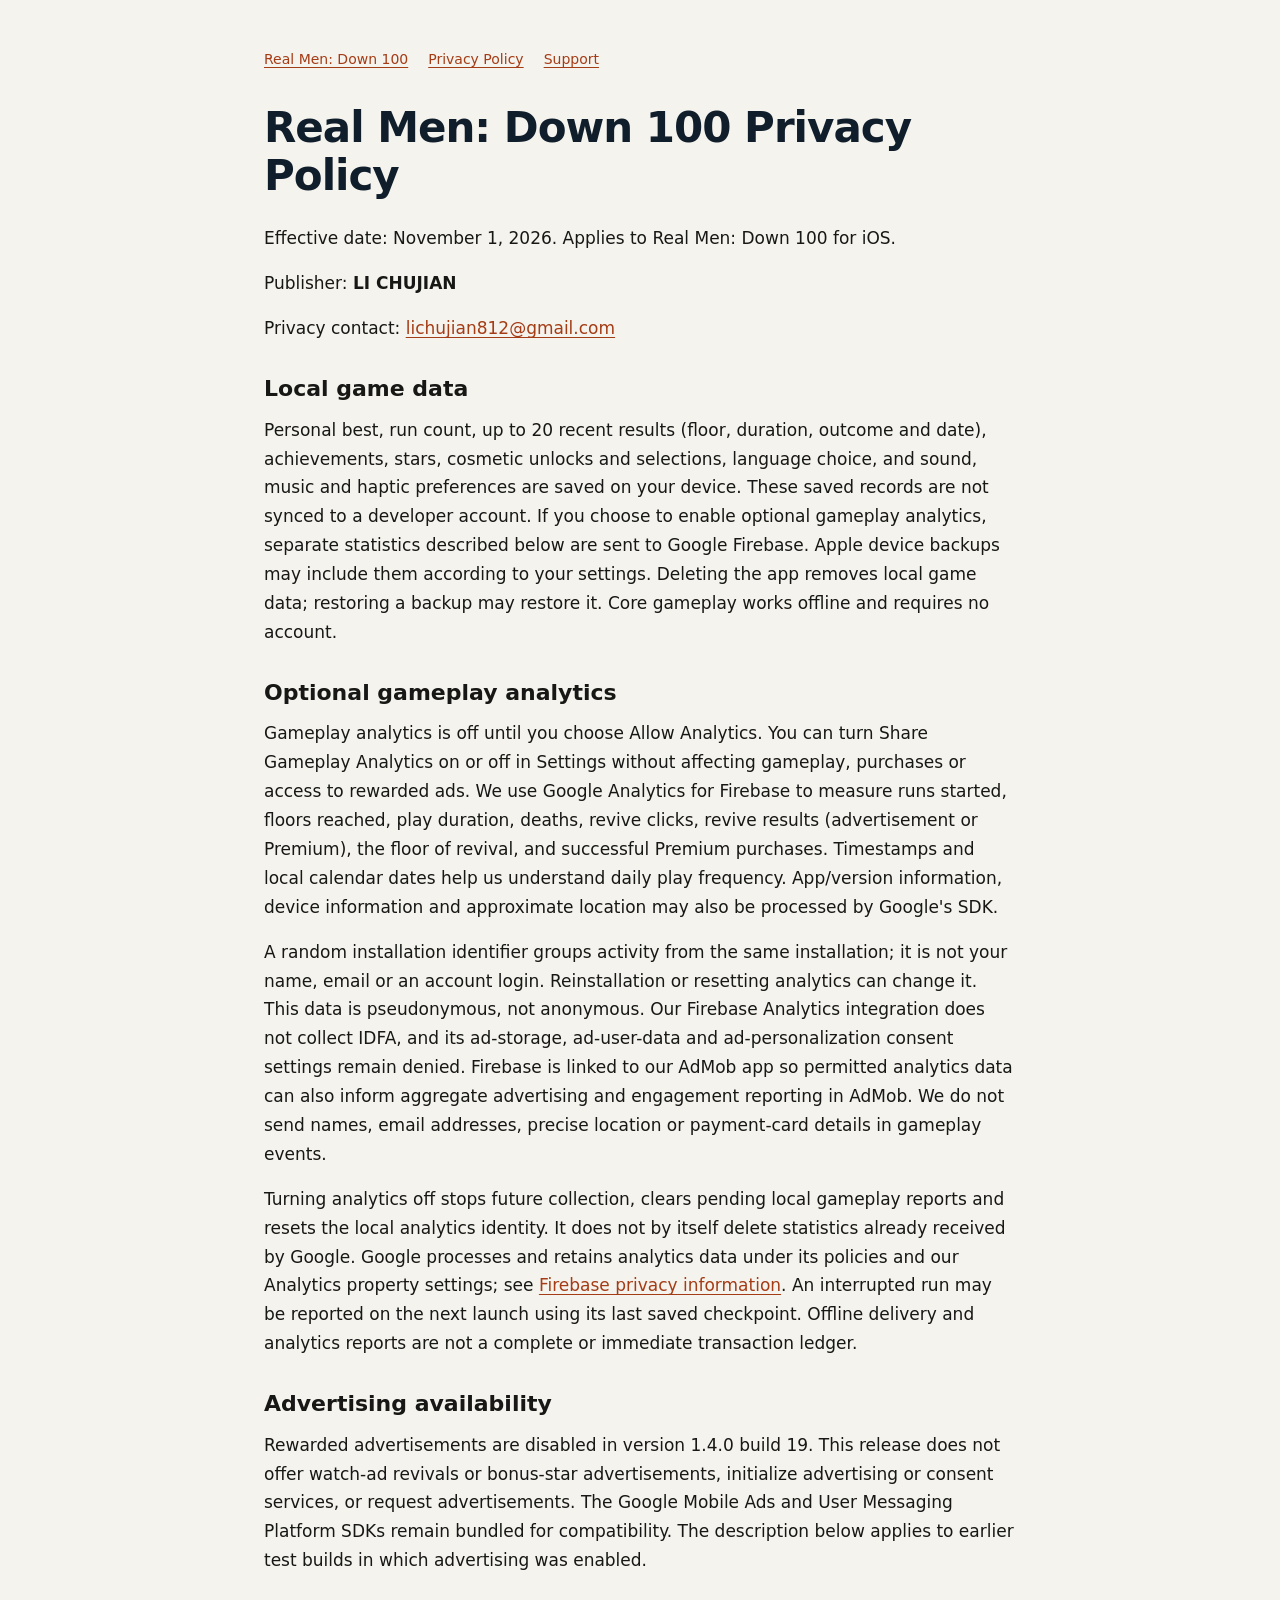
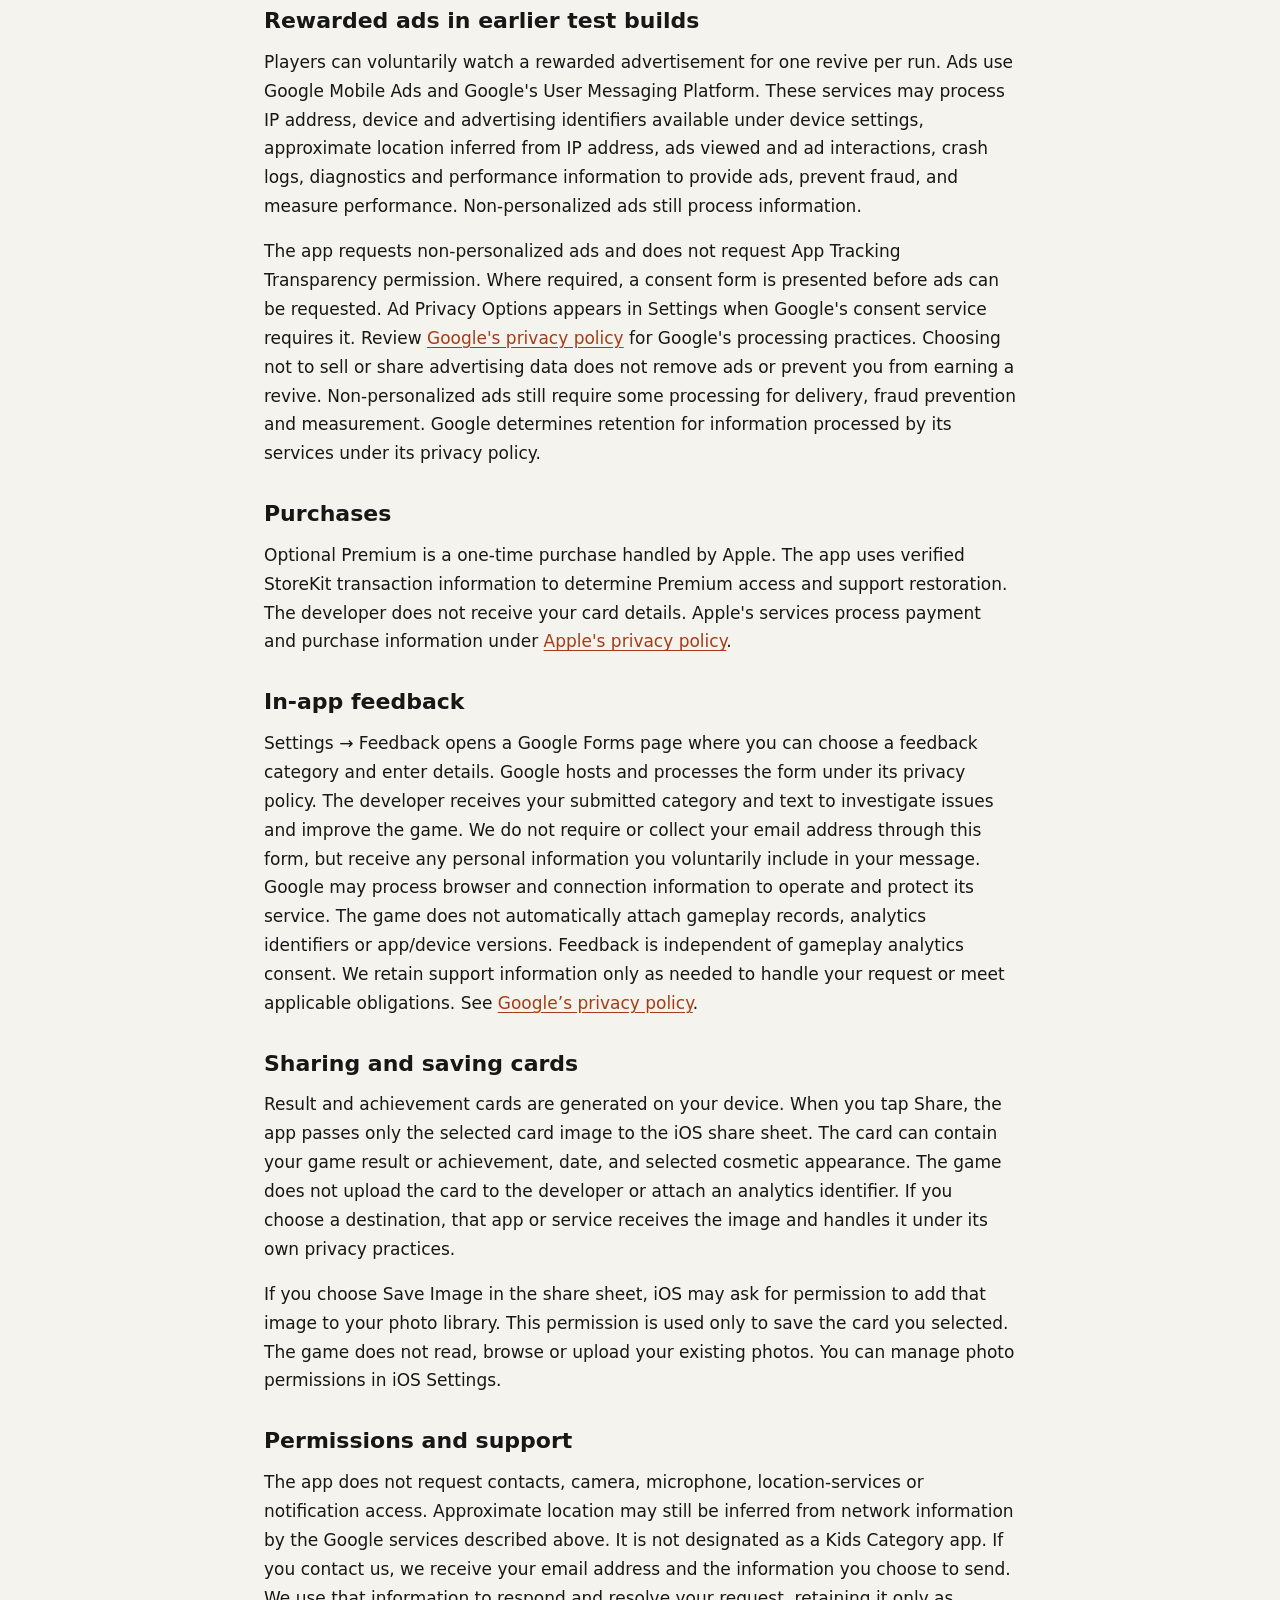
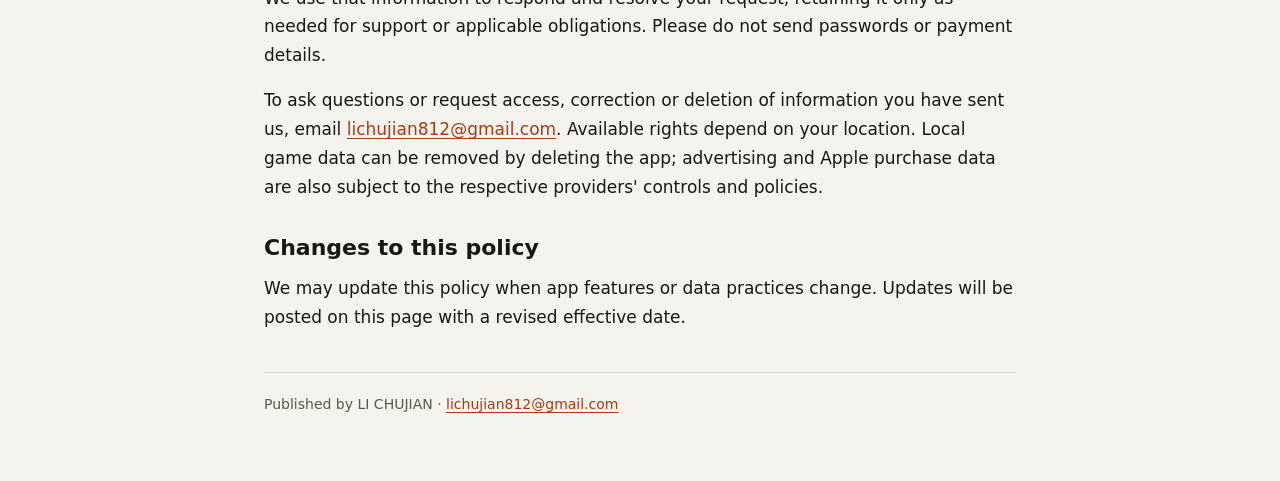
==== commit dcbd24f9: "Document disabled advertising in launch candidate" ====
--- a/privacy.html
+++ b/privacy.html
@@ -10,7 +10,9 @@
 <p>Gameplay analytics is off until you choose Allow Analytics. You can turn Share Gameplay Analytics on or off in Settings without affecting gameplay, purchases or access to rewarded ads. We use Google Analytics for Firebase to measure runs started, floors reached, play duration, deaths, revive clicks, revive results (advertisement or Premium), the floor of revival, and successful Premium purchases. Timestamps and local calendar dates help us understand daily play frequency. App/version information, device information and approximate location may also be processed by Google&#x27;s SDK.</p>
 <p>A random installation identifier groups activity from the same installation; it is not your name, email or an account login. Reinstallation or resetting analytics can change it. This data is pseudonymous, not anonymous. Our Firebase Analytics integration does not collect IDFA, and its ad-storage, ad-user-data and ad-personalization consent settings remain denied. Firebase is linked to our AdMob app so permitted analytics data can also inform aggregate advertising and engagement reporting in AdMob. We do not send names, email addresses, precise location or payment-card details in gameplay events.</p>
 <p>Turning analytics off stops future collection, clears pending local gameplay reports and resets the local analytics identity. It does not by itself delete statistics already received by Google. Google processes and retains analytics data under its policies and our Analytics property settings; see <a href="https://firebase.google.com/support/privacy">Firebase privacy information</a>. An interrupted run may be reported on the next launch using its last saved checkpoint. Offline delivery and analytics reports are not a complete or immediate transaction ledger.</p>
-<h2>Optional rewarded ads</h2>
+<h2>Advertising availability</h2>
+<p>Rewarded advertisements are disabled in version 1.4.0 build 19. This release does not offer watch-ad revivals or bonus-star advertisements, initialize advertising or consent services, or request advertisements. The Google Mobile Ads and User Messaging Platform SDKs remain bundled for compatibility. The description below applies to earlier test builds in which advertising was enabled.</p>
+<h2>Rewarded ads in earlier test builds</h2>
 <p>Players can voluntarily watch a rewarded advertisement for one revive per run. Ads use Google Mobile Ads and Google&#x27;s User Messaging Platform. These services may process IP address, device and advertising identifiers available under device settings, approximate location inferred from IP address, ads viewed and ad interactions, crash logs, diagnostics and performance information to provide ads, prevent fraud, and measure performance. Non-personalized ads still process information.</p>
 <p>The app requests non-personalized ads and does not request App Tracking Transparency permission. Where required, a consent form is presented before ads can be requested. Ad Privacy Options appears in Settings when Google&#x27;s consent service requires it. Review <a href="https://policies.google.com/privacy">Google&#x27;s privacy policy</a> for Google&#x27;s processing practices. Choosing not to sell or share advertising data does not remove ads or prevent you from earning a revive. Non-personalized ads still require some processing for delivery, fraud prevention and measurement. Google determines retention for information processed by its services under its privacy policy.</p>
 <h2>Purchases</h2>
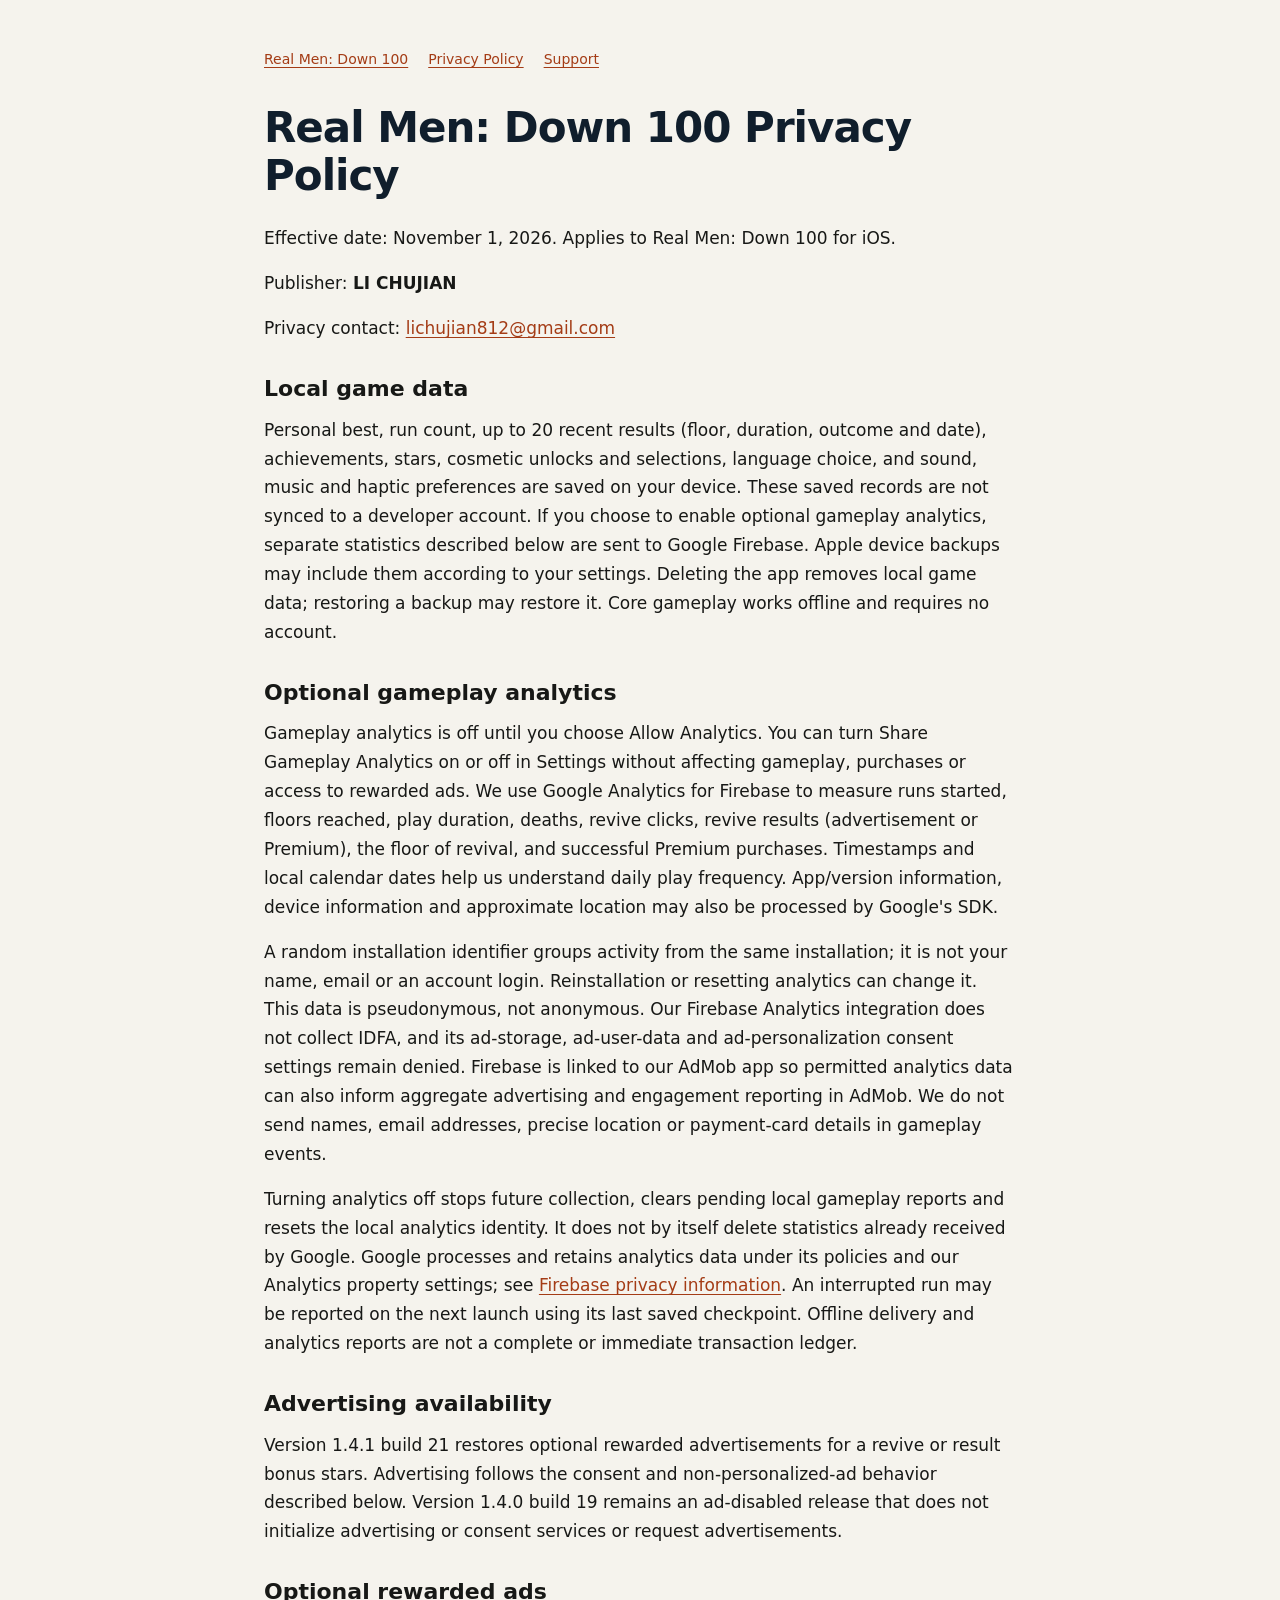
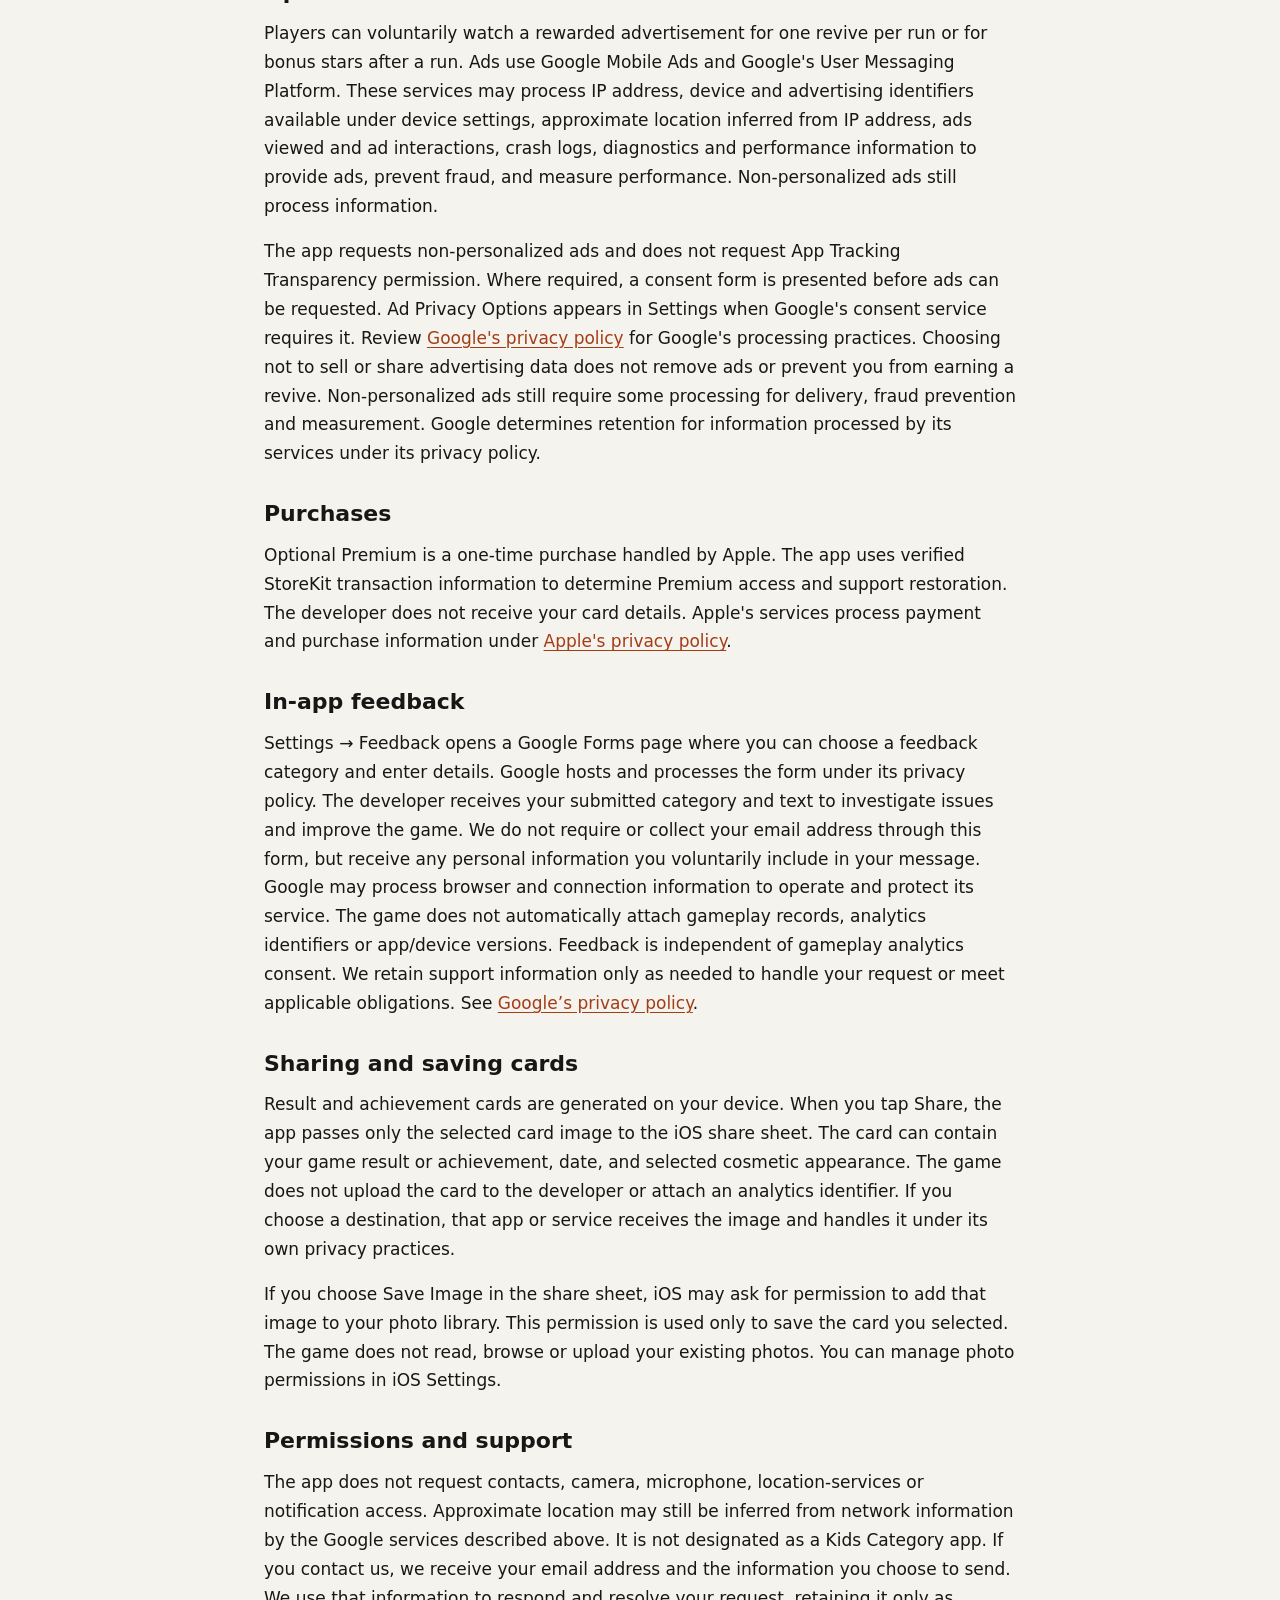
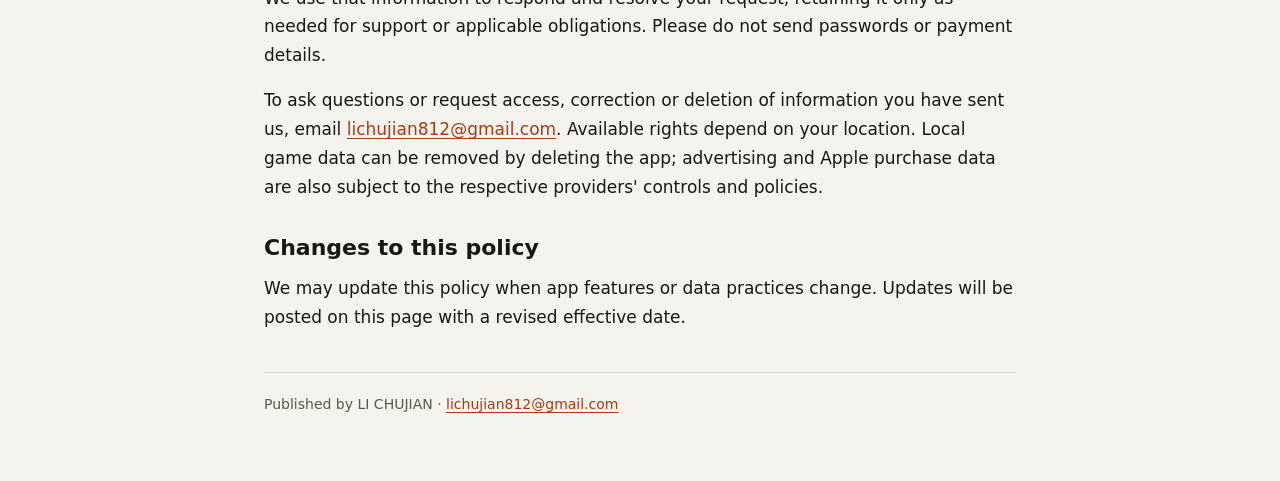
==== commit 543639a1: "docs: describe Down 100 rewarded ads in 1.4.1" ====
--- a/privacy.html
+++ b/privacy.html
@@ -11,9 +11,9 @@
 <p>A random installation identifier groups activity from the same installation; it is not your name, email or an account login. Reinstallation or resetting analytics can change it. This data is pseudonymous, not anonymous. Our Firebase Analytics integration does not collect IDFA, and its ad-storage, ad-user-data and ad-personalization consent settings remain denied. Firebase is linked to our AdMob app so permitted analytics data can also inform aggregate advertising and engagement reporting in AdMob. We do not send names, email addresses, precise location or payment-card details in gameplay events.</p>
 <p>Turning analytics off stops future collection, clears pending local gameplay reports and resets the local analytics identity. It does not by itself delete statistics already received by Google. Google processes and retains analytics data under its policies and our Analytics property settings; see <a href="https://firebase.google.com/support/privacy">Firebase privacy information</a>. An interrupted run may be reported on the next launch using its last saved checkpoint. Offline delivery and analytics reports are not a complete or immediate transaction ledger.</p>
 <h2>Advertising availability</h2>
-<p>Rewarded advertisements are disabled in version 1.4.0 build 19. This release does not offer watch-ad revivals or bonus-star advertisements, initialize advertising or consent services, or request advertisements. The Google Mobile Ads and User Messaging Platform SDKs remain bundled for compatibility. The description below applies to earlier test builds in which advertising was enabled.</p>
-<h2>Rewarded ads in earlier test builds</h2>
-<p>Players can voluntarily watch a rewarded advertisement for one revive per run. Ads use Google Mobile Ads and Google&#x27;s User Messaging Platform. These services may process IP address, device and advertising identifiers available under device settings, approximate location inferred from IP address, ads viewed and ad interactions, crash logs, diagnostics and performance information to provide ads, prevent fraud, and measure performance. Non-personalized ads still process information.</p>
+<p>Version 1.4.1 build 21 restores optional rewarded advertisements for a revive or result bonus stars. Advertising follows the consent and non-personalized-ad behavior described below. Version 1.4.0 build 19 remains an ad-disabled release that does not initialize advertising or consent services or request advertisements.</p>
+<h2>Optional rewarded ads</h2>
+<p>Players can voluntarily watch a rewarded advertisement for one revive per run or for bonus stars after a run. Ads use Google Mobile Ads and Google&#x27;s User Messaging Platform. These services may process IP address, device and advertising identifiers available under device settings, approximate location inferred from IP address, ads viewed and ad interactions, crash logs, diagnostics and performance information to provide ads, prevent fraud, and measure performance. Non-personalized ads still process information.</p>
 <p>The app requests non-personalized ads and does not request App Tracking Transparency permission. Where required, a consent form is presented before ads can be requested. Ad Privacy Options appears in Settings when Google&#x27;s consent service requires it. Review <a href="https://policies.google.com/privacy">Google&#x27;s privacy policy</a> for Google&#x27;s processing practices. Choosing not to sell or share advertising data does not remove ads or prevent you from earning a revive. Non-personalized ads still require some processing for delivery, fraud prevention and measurement. Google determines retention for information processed by its services under its privacy policy.</p>
 <h2>Purchases</h2>
 <p>Optional Premium is a one-time purchase handled by Apple. The app uses verified StoreKit transaction information to determine Premium access and support restoration. The developer does not receive your card details. Apple&#x27;s services process payment and purchase information under <a href="https://www.apple.com/legal/privacy/">Apple&#x27;s privacy policy</a>.</p>
